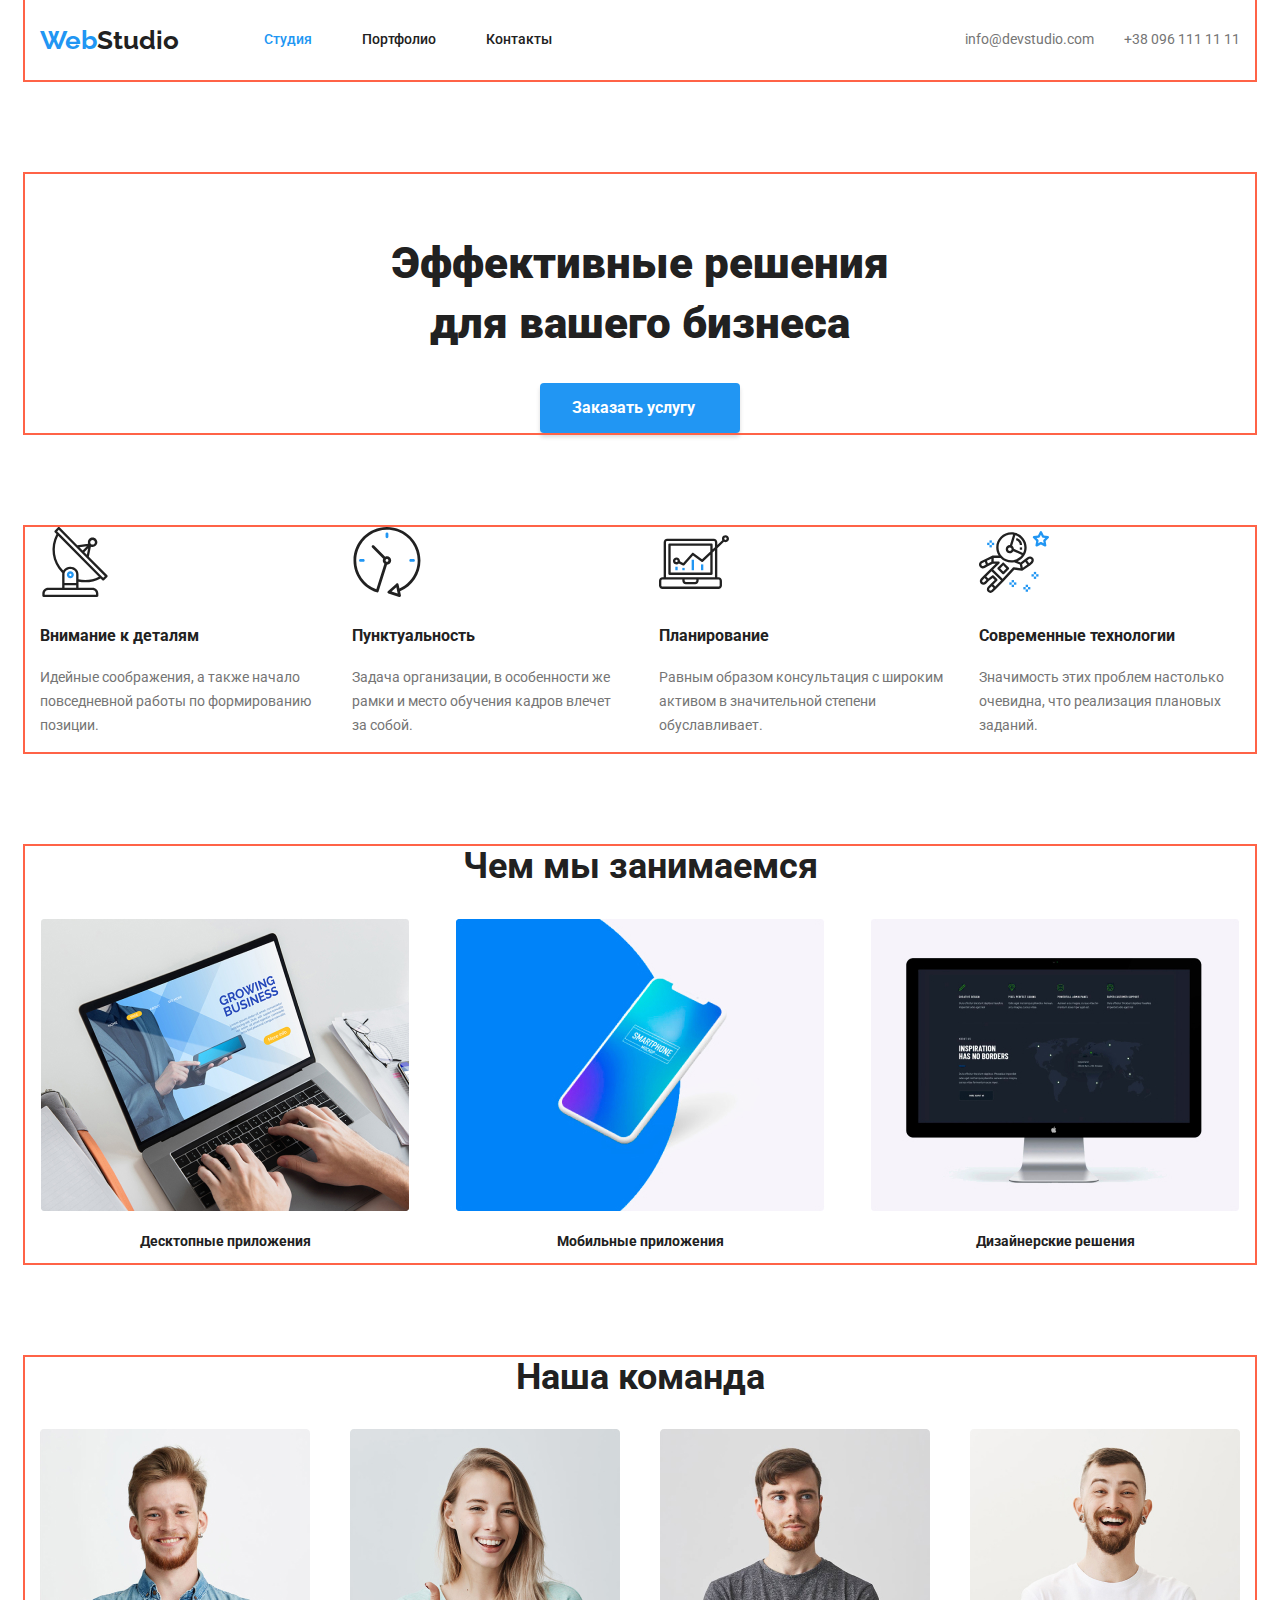
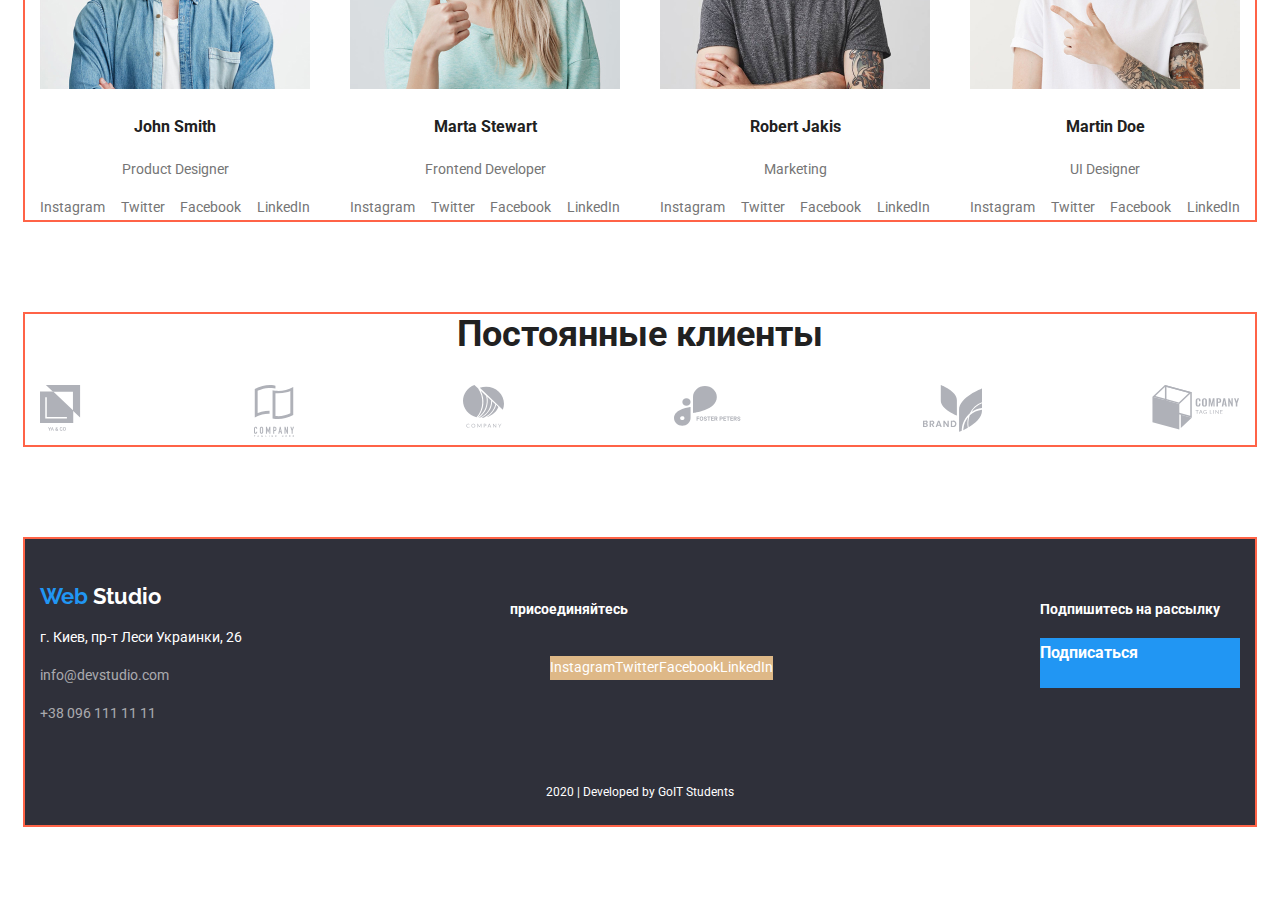
==== index.html @ 8e78fecc "без готового футера та деталей портфоліо" ====
<!DOCTYPE html>
<html lang="ru">
  <head>
    <meta charset="UTF-8">
    <meta name="viewport" content="width=device-width, initial-scale=1.0">
    <title>Web studio</title>
    <link rel="stylesheet" href="css/normalise.css">
    <link rel="stylesheet" href="css/main.css">
    <link href="https://fonts.googleapis.com/css2?family=Raleway:wght@700&family=Roboto:wght@400;500;700&display=swap"
        rel="stylesheet">
</head>
  <body>
    <header>
        <nav class="container main-nav">
        <a class="logo" lang="en" href="/">
          <span class="first">Web</span> Studio</a>
          <ul class="site-nav list">
          <li class="item"><a class="link current" href="">Студия</a></li>
          <li class="item"><a class="link" href="./profile.html">Портфолио</a></li>
          <li class="item"><a class="link" href="">Контакты</a></li>
        </ul>
        <ul class="list nav-contact">
          <li class="item">
            <a class="link mail" href="mailto:info@devstudio.com">info@devstudio.com</a>
          </li>
          <li class="item">
            <a class="link tel" href="tel:+380961111111">+38 096 111 11 11</a>
          </li>
        </ul>
        </nav>
    </header>
    <main>
      <!--Hero-->
      <section class="container">
        <h1 class="hero-title">
          <br>Эффективные решения<br/>
          для вашего бизнеса
        </h1>
        <a class="button primary" href="">Заказать услугу</a>
      </section>
      <!--Преимущества-->
      <section class="container">
        <h2 class="feature-title">Преимущества</h2>
        <ul class="feature-list list">
          <li class="item">
            <img src="./images/antenna-1.svg" alt="антена" />
            <h3 class="title third">Внимание к деталям</h3>
            <p>
              Идейные соображения, а также начало повседневной работы по
              формированию позиции.
            </p>
          </li>
          <li class="item">
            <img src="./images/clock-1.svg" alt="часы" />
            <h3 class="title third">Пунктуальность</h3>
            <p>
              Задача организации, в особенности же рамки и место обучения кадров
              влечет за собой.
            </p>
          </li>
          <li class="item">
            <img src="./images/diagram-1.svg" alt="диаграмма" />
            <h3 class="title third">Планирование</h3>
            <p>
              Равным образом консультация с широким активом в значительной
              степени обуславливает.
            </p>
          </li>
          <li class="item">
            <img src="./images/astronaut-1.svg" alt="астронавт" />
            <h3 class="title third">Современные технологии</h3>
            <p>
              Значимость этих проблем настолько очевидна, что реализация
              плановых заданий.
            </p>
          </li>
        </ul>
      </section>
      <!--Чем мы занимаемся-->
      <section class="container">
        <h2 class="title second">Чем мы занимаемся</h2>
        <ul class="work-list list">
          <li>
            <a class="link" href="">
              <img
                src="./images/laptop.jpg"
                alt="ноутбук"
                width="370"
                height="294"/>
              <h3 class="title third center">Десктопные приложения</h3>
            </a>
          </li>
          <li>
            <a class="link" href="">
              <img
                src="./images/phone.jpg"
                alt="телефон"
                width="370"
                height="294"/>
              <h3 class="title third center">Мобильные приложения</h3>
            </a>
          </li>
          <li>
            <a class="link" href="">
              <img
                src="./images/screem.jpg"
                alt="монитор"
                width="370"
                height="294"/>
              <h3 class="title third center">Дизайнерские решения</h3>
            </a>
          </li>
        </ul>
      </section>
      <!--Наша команда-->
      <section class="container">
        <h2 class="title second">Наша команда</h2>
        <ul class="team-list list" lang="en">
          <li class="item">
            <img
              src="./images/John-Smith.jpg"
              alt="John Smith"
              width="270"
              height="260"/>
            <h3 class="title third center">John Smith</h3>
            <p class="center">Product Designer</p>
            <ul class="social-list list">
              <li>
                <a class="social-link" href="" aria-label="Ссылка на Instagram">Instagram</a>
              </li>
              <li>
                <a class="social-link" href="" aria-label="Ссылка на Twitter">Twitter</a>
              </li>
              <li>
                <a class="social-link" href="" aria-label="Ссылка на Facebook">Facebook</a>
              </li>
              <li>
                <a class="social-link" href="" aria-label="Ссылка на LinkedIn">LinkedIn</a>
              </li>
            </ul>
          </li>
          <li class="item">
            <img
              src="./images/Marta-Stewart.jpg"
              alt="Marta Stewart"
              width="270"
              height="260"/>
            <h3 class="title third center">Marta Stewart</h3>
            <p class="center">Frontend Developer</p>
            <ul class="social-list list">
              <li>
                <a class="social-link" href="" aria-label="Ссылка на Instagram"
                  >Instagram</a>
              </li>
              <li>
                <a class="social-link" href="" aria-label="Ссылка на Twitter"
                  >Twitter</a>
              </li>
              <li>
                <a class="social-link" href="" aria-label="Ссылка на Facebook">Facebook</a>
              </li>
              <li>
                <a class="social-link" href="" aria-label="Ссылка на LinkedIn">LinkedIn</a>
              </li>
            </ul>
          </li>
          <li class="item">
            <img
              src="./images/Robert-Jakis.jpg"
              alt="Robert Jakis"
              width="270"
              height="260"/>
            <h3 class="title third center">Robert Jakis</h3>
            <p class="center">Marketing</p>
            <ul class="social-list list">
              <li>
                <a class="social-link" href="" aria-label="Ссылка на Instagram">Instagram</a>
              </li>
              <li>
                <a class="social-link" href="" aria-label="Ссылка на Twitter">Twitter</a>
              </li>
              <li>
                <a class="social-link" href="" aria-label="Ссылка на Facebook">Facebook</a>
              </li>
              <li>
                <a class="social-link" href="" aria-label="Ссылка на LinkedIn">LinkedIn</a>
              </li>
            </ul>
          </li>
          <li class="item">
            <img
              src="./images/Martin-Doe.jpg"
              alt="Martin Doe"
              width="270"
              height="260"/>
            <h3 class="title third center">Martin Doe</h3>
            <p class="center">UI Designer</p>
            <ul class="social-list list">
              <li>
                <a class="social-link" href="" aria-label="Ссылка на Instagram">Instagram</a>
              </li>
              <li>
                <a class="social-link" href="" aria-label="Ссылка на Twitter">Twitter</a>
              </li>
              <li>
                <a class="social-link" href="" aria-label="Ссылка на Facebook">Facebook</a>
              </li>
              <li>
                <a class="social-link" href="" aria-label="Ссылка на LinkedIn">LinkedIn</a>
              </li>
            </ul>
          </li>
        </ul>
      </section>
      <section class="container">
        <h2 class="title second center">Постоянные клиенты</h2>
        <ul class="client-list list">
          <li>
            <a href="">
              <img
                src="./images/logo-1.svg"
                alt="Client 1"
                width="44"
                height="49"/>
          </a>
          </li>
          <li>
            <a href="">
              <img
                src="./images/logo-2.svg"
                alt="Client 2"
                width="40"
                height="52"/>
          </a>
          </li>
          <li>
            <a href="">
              <img
                src="./images/logo-3.svg"
                alt="Client 3"
                width="41"
                height="43"/>
              </a>
          </li>
          <li>
            <a href="">
              <img
                src="./images/logo-4.svg"
                alt="Client 4"
                width="80"
                height="42"/>
              </a>
          </li>
          <li>
            <a href="">
              <img
                src="./images/logo-5.svg"
                alt="Client 5"
                width="59"
                height="47"/>
              </a>
          </li>
          <li>
            <a href="">
              <img
                src="./images/logo-6.svg"
                alt="Client 6"
                width="88"
                height="45"/>
              </a>
          </li>
        </ul>
      </section>
    </main>
    <footer class="page-footer container">
      <div class="footer-box"> 
      <div class="item">
        <a class="logo-footer" lang="en" href="/">
          <span class="first">Web</span> Studio</a>
        <address class="address-footer">
          <p>г. Киев, пр-т Леси Украинки, 26</p>
          <p><a class="link contact-footer" href="mailto:info@devstudio.com">info@devstudio.com</a></p>
          <p><a class="link contact-footer" href="tel:+380961111111">+38 096 111 11 11</a></p>
        </address>
      </div>
      <div class="item">
        <p><strong>присоединяйтесь</strong></p>
        <ul class="footer-social link">
          <li class="item"><a href="" aria-label="Ссылка на Instagram">Instagram</a></li>
          <li class="item"><a href="" aria-label="Ссылка на Twitter">Twitter</a></li>
          <li class="item"><a href="" aria-label="Ссылка на Facebook">Facebook</a></li>
          <li class="item"><a href="" aria-label="Ссылка на LinkedIn">LinkedIn</a></li>
        </ul>
      </div>
      <div class="item">
        <p><strong>Подпишитесь на рассылку</strong></p>
        <p class="button secondary">Подписаться</p>
      </div>
    </div>
      <div class="footer-copyright center">
        <p class="copyright">2020 | Developed by GoIT Students</p>
      </div>
    </footer>
  </body>
</html>
---- css/normalise.css ----
/*! normalize.css v8.0.1 | MIT License | github.com/necolas/normalize.css */

/* Document
   ========================================================================== */

/**
 * 1. Correct the line height in all browsers.
 * 2. Prevent adjustments of font size after orientation changes in iOS.
 */

 html {
    line-height: 1.15; /* 1 */
    -webkit-text-size-adjust: 100%; /* 2 */
  }
  
  /* Sections
     ========================================================================== */
  
  /**
   * Remove the margin in all browsers.
   */
  
  body {
    margin: 0;
  }
  
  /**
   * Render the `main` element consistently in IE.
   */
  
  main {
    display: block;
  }
  
  /**
   * Correct the font size and margin on `h1` elements within `section` and
   * `article` contexts in Chrome, Firefox, and Safari.
   */
  
  h1 {
    font-size: 2em;
    margin: 0.67em 0;
  }
  
  /* Grouping content
     ========================================================================== */
  
  /**
   * 1. Add the correct box sizing in Firefox.
   * 2. Show the overflow in Edge and IE.
   */
  
  hr {
    box-sizing: content-box; /* 1 */
    height: 0; /* 1 */
    overflow: visible; /* 2 */
  }
  
  /**
   * 1. Correct the inheritance and scaling of font size in all browsers.
   * 2. Correct the odd `em` font sizing in all browsers.
   */
  
  pre {
    font-family: monospace, monospace; /* 1 */
    font-size: 1em; /* 2 */
  }
  
  /* Text-level semantics
     ========================================================================== */
  
  /**
   * Remove the gray background on active links in IE 10.
   */
  
  a {
    background-color: transparent;
  }
  
  /**
   * 1. Remove the bottom border in Chrome 57-
   * 2. Add the correct text decoration in Chrome, Edge, IE, Opera, and Safari.
   */
  
  abbr[title] {
    border-bottom: none; /* 1 */
    text-decoration: underline; /* 2 */
    text-decoration: underline dotted; /* 2 */
  }
  
  /**
   * Add the correct font weight in Chrome, Edge, and Safari.
   */
  
  b,
  strong {
    font-weight: bolder;
  }
  
  /**
   * 1. Correct the inheritance and scaling of font size in all browsers.
   * 2. Correct the odd `em` font sizing in all browsers.
   */
  
  code,
  kbd,
  samp {
    font-family: monospace, monospace; /* 1 */
    font-size: 1em; /* 2 */
  }
  
  /**
   * Add the correct font size in all browsers.
   */
  
  small {
    font-size: 80%;
  }
  
  /**
   * Prevent `sub` and `sup` elements from affecting the line height in
   * all browsers.
   */
  
  sub,
  sup {
    font-size: 75%;
    line-height: 0;
    position: relative;
    vertical-align: baseline;
  }
  
  sub {
    bottom: -0.25em;
  }
  
  sup {
    top: -0.5em;
  }
  
  /* Embedded content
     ========================================================================== */
  
  /**
   * Remove the border on images inside links in IE 10.
   */
  
  img {
    border-style: none;
  }
  
  /* Forms
     ========================================================================== */
  
  /**
   * 1. Change the font styles in all browsers.
   * 2. Remove the margin in Firefox and Safari.
   */
  
  button,
  input,
  optgroup,
  select,
  textarea {
    font-family: inherit; /* 1 */
    font-size: 100%; /* 1 */
    line-height: 1.15; /* 1 */
    margin: 0; /* 2 */
  }
  
  /**
   * Show the overflow in IE.
   * 1. Show the overflow in Edge.
   */
  
  button,
  input { /* 1 */
    overflow: visible;
  }
  
  /**
   * Remove the inheritance of text transform in Edge, Firefox, and IE.
   * 1. Remove the inheritance of text transform in Firefox.
   */
  
  button,
  select { /* 1 */
    text-transform: none;
  }
  
  /**
   * Correct the inability to style clickable types in iOS and Safari.
   */
  
  button,
  [type="button"],
  [type="reset"],
  [type="submit"] {
    -webkit-appearance: button;
  }
  
  /**
   * Remove the inner border and padding in Firefox.
   */
  
  button::-moz-focus-inner,
  [type="button"]::-moz-focus-inner,
  [type="reset"]::-moz-focus-inner,
  [type="submit"]::-moz-focus-inner {
    border-style: none;
    padding: 0;
  }
  
  /**
   * Restore the focus styles unset by the previous rule.
   */
  
  button:-moz-focusring,
  [type="button"]:-moz-focusring,
  [type="reset"]:-moz-focusring,
  [type="submit"]:-moz-focusring {
    outline: 1px dotted ButtonText;
  }
  
  /**
   * Correct the padding in Firefox.
   */
  
  fieldset {
    padding: 0.35em 0.75em 0.625em;
  }
  
  /**
   * 1. Correct the text wrapping in Edge and IE.
   * 2. Correct the color inheritance from `fieldset` elements in IE.
   * 3. Remove the padding so developers are not caught out when they zero out
   *    `fieldset` elements in all browsers.
   */
  
  legend {
    box-sizing: border-box; /* 1 */
    color: inherit; /* 2 */
    display: table; /* 1 */
    max-width: 100%; /* 1 */
    padding: 0; /* 3 */
    white-space: normal; /* 1 */
  }
  
  /**
   * Add the correct vertical alignment in Chrome, Firefox, and Opera.
   */
  
  progress {
    vertical-align: baseline;
  }
  
  /**
   * Remove the default vertical scrollbar in IE 10+.
   */
  
  textarea {
    overflow: auto;
  }
  
  /**
   * 1. Add the correct box sizing in IE 10.
   * 2. Remove the padding in IE 10.
   */
  
  [type="checkbox"],
  [type="radio"] {
    box-sizing: border-box; /* 1 */
    padding: 0; /* 2 */
  }
  
  /**
   * Correct the cursor style of increment and decrement buttons in Chrome.
   */
  
  [type="number"]::-webkit-inner-spin-button,
  [type="number"]::-webkit-outer-spin-button {
    height: auto;
  }
  
  /**
   * 1. Correct the odd appearance in Chrome and Safari.
   * 2. Correct the outline style in Safari.
   */
  
  [type="search"] {
    -webkit-appearance: textfield; /* 1 */
    outline-offset: -2px; /* 2 */
  }
  
  /**
   * Remove the inner padding in Chrome and Safari on macOS.
   */
  
  [type="search"]::-webkit-search-decoration {
    -webkit-appearance: none;
  }
  
  /**
   * 1. Correct the inability to style clickable types in iOS and Safari.
   * 2. Change font properties to `inherit` in Safari.
   */
  
  ::-webkit-file-upload-button {
    -webkit-appearance: button; /* 1 */
    font: inherit; /* 2 */
  }
  
  /* Interactive
     ========================================================================== */
  
  /*
   * Add the correct display in Edge, IE 10+, and Firefox.
   */
  
  details {
    display: block;
  }
  
  /*
   * Add the correct display in all browsers.
   */
  
  summary {
    display: list-item;
  }
  
  /* Misc
     ========================================================================== */
  
  /**
   * Add the correct display in IE 10+.
   */
  
  template {
    display: none;
  }
  
  /**
   * Add the correct display in IE 10.
   */
  
  [hidden] {
    display: none;
  }
---- css/main.css ----
html {
    box-sizing: border-box;
  }
  
  *,
  *::before,
  *::after {
    box-sizing: inherit;
  }
  
:root {
    --accent-color: #2196F3;
    --title-color: #212121;
    --primary-text-color: #757575;
    --footer-color: #000000;
    --primary-white-color: #FFFFFF;
    --footer-black-color: #2F303A;
    --accent-background-color: #F5F4FA
}


body{
    margin:0;
    background-color: var(--primary-white-color);
    color: var(--primary-text-color);

    font-family: Roboto; sans-serif;
    font-style: normal;
    font-weight: normal;
    font-size: 14px;
    line-height: 1.71;
}
.container {
    width: 1230px;
    padding-left: 15px;
    padding-right: 15px;
    margin-left: auto;
    margin-right: auto;
    margin-bottom: 94px;

    outline: 2px solid tomato;
    }

.center{
    text-align: center;
}
  
/* button */
.button{
 background-color: var(--accent-color);  
 color: var(--primary-white-color); 
 text-decoration: none;

 font-weight: bold;
 font-size: 16px;
 line-height: 1.88;

 width: 200px;
 height: 50px; 
}

.list {
    list-style: none;
    padding: 0;
    margin: 0;
}

.link{
    text-decoration: none;    
    }

.title{
    color: var(--title-color);
    font-style: normal;
    font-weight: bold;
}
   
.link .title.third{
    font-weight: bold;
    font-size: 14px;
    line-height: 1.14;
}

        /* site-nav */
.container.main-nav{
        display: flex;
        align-items: center;
    }
.site-nav{
       font-weight: 500;
       font-size: 14px;
       line-height: 1.14;
       display: flex;  
       margin-left: 85px;
    }
.site-nav .item:not(:last-child){
       margin-right: 50px; 
    }
    .site-nav .link{
        display: block;
        padding-top: 32px;
        padding-bottom: 32px;
        color: var(--title-color);

        font-family: Roboto;
        font-style: normal;
        font-weight: 500;
        font-size: 14px;
        line-height: 1,14;
    }

    .site-nav .link:hover,
    .site-nav .link:focus{
        color: var(--accent-color);
    }
    .site-nav .link.current{
       color: var(--accent-color);
    }
     /* Logo */
     .logo{
        display: flex;

        color: var(--title-color);
        text-decoration: none;
    
        font-family: Raleway; sans-serif;
        font-style: normal;
        font-weight: bold;
        font-size: 26px;
        line-height: 1.19;
    } 
       .first{
        color: var(--accent-color)}

    /* Контакты */
    .list.nav-contact{
        display: flex;
        margin-left: auto;
    }
    .nav-contact .item:not(:last-child){
        margin-right: 30px; 
     }
    .mail{
        color: var(--primary-text-color);
    }
    .tel{
        color: var(--primary-text-color);
    }
    .mail:hover, 
    .mail:focus{
        color: var(--accent-color);
    }
    .tel:hover, 
    .tel:focus{
        color: var(--accent-color);
    }
     
/* Hero */

.hero-title{
    color: var(--title-color);

    font-weight: 900;
    font-size: 44px;
    line-height: 1.36;
    text-align: center;
}
.button.primary{
    display: block;
    margin-left: auto;
    margin-right: auto;
    padding: 10px 32px;
    box-shadow: 0px 4px 4px rgba(0, 0, 0, 0.15);
    border-radius: 4px;
    margin-top: 30px;
}
/* Преимущества */
.feature-list.list{
display: flex;
}
.feature-list .item:not(:last-child){
    margin-right: 30px; 
 }
.feature-title{
    display: none;
}
/* Чем мы занимаемся */
.title.second{
    font-size: 36px;
    line-height: 1.16;
    text-align: center;
}
.work-list.list{
    display: flex;
    justify-content: space-between;
}

/* Наша команда */
.social-link{
    color: var(--primary-text-color);  
    text-decoration: none;
}
.social-link:hover, 
.social-link:focus{
    color: var(--accent-color);
}
.title.second{
    text-align: center;
}
.team-list.list{
    display: flex;
    justify-content: space-between;
}
.team-list.item:not(:last-child){
    margin-right: 30px;
}

.social-list.list{
    display: flex;
    justify-content: space-between;
}

/*Постоянные клиенты*/
.client-list.list{
    display: flex;
    justify-content: space-between;
}
   /*Footer*/  
.page-footer.container{
    color: var(--primary-white-color);
    background-color: var(--footer-black-color);

    font-family: Roboto; sans-serif;
    font-style: normal;
    font-weight: normal;
    font-size: 14px;
    line-height: 1.71;
}

.footer-box{
    display: flex;
    justify-content: space-between;
    padding-top: 45px;
}
.logo-footer{
    color: var(--primary-white-color);
    font-family: Raleway; sans-serif;
    font-style: normal;
    font-weight: bold;
    font-size: 22px;
    line-height: 1.18;
    text-decoration: none;
}
.logo-footer .first{
 color: var(--accent-color);   
}
.address-footer{
    font-style: normal;
}
.contact-footer{
    color: rgba(255, 255, 255, 0.6);
}
.contact-footer:hover, 
.contact-footer:focus{
        color: var(--accent-color);
    }
.footer-social.link{
    display: flex;  
    list-style: none;
    padding-top: 20px;
    padding-bottom: 74px;
}
.footer-social.link:not(:last-child){
    margin-right: 10px;
}
.footer-social .item{
    background-color: burlywood;
}
.footer-social.link a{
    color: var(--primary-white-color);
    text-decoration: none;
    padding: 0px;
    display: block;
}
.footer-social.link a:hover, .footer-social.link a:hover{
    color: var(--accent-color);
}
.footer-copyright{
    align-self: flex-end;
}
.copyright{
    font-size: 12px;
    line-height: 2;
    padding-bottom: 21px;
}

/* CSS Портфолио */

/* Фильтры */
.menu-nav{
    background-color: #F5F4FA;

    font-weight: 500;
    font-size: 16px;
    line-height: 1.63;
}
.menu-nav:hover, .menu-nav:focus{
    background-color: var(--accent-color);
    color: var(--primary-white-color);
}
.filter-list.container{
    display: flex;
    justify-content: center;
    margin-top: 100px;
    margin-bottom: 50px;
    list-style: none;
    
}
.filter-list .item:not(:last-child){
margin-right: 8px;
}

.title-profile{
    display: none;
}
/* Проекты */
.project-list.container{
    display: flex;
    flex-wrap: wrap;
    margin-bottom: 94px;
    list-style: none;
   
}
.project-list .item{
    width: calc((100% - 60px) / 3);
}
.project-title{
    color: var(--title-color);
    font-weight: bold;
    font-size: 18px;
    line-height: 2;
    background-color: crimson;
}
.text-menu{
    color: var(--primary-text-color);
    font-weight: normal;
    font-size: 16px;
    line-height: 1.88;  
    background-color: blue; 
}
.project-text{ 
    color: var(--primary-text-color);  
    font-size: 18px;
    line-height: 1.56;
    display: none;
}
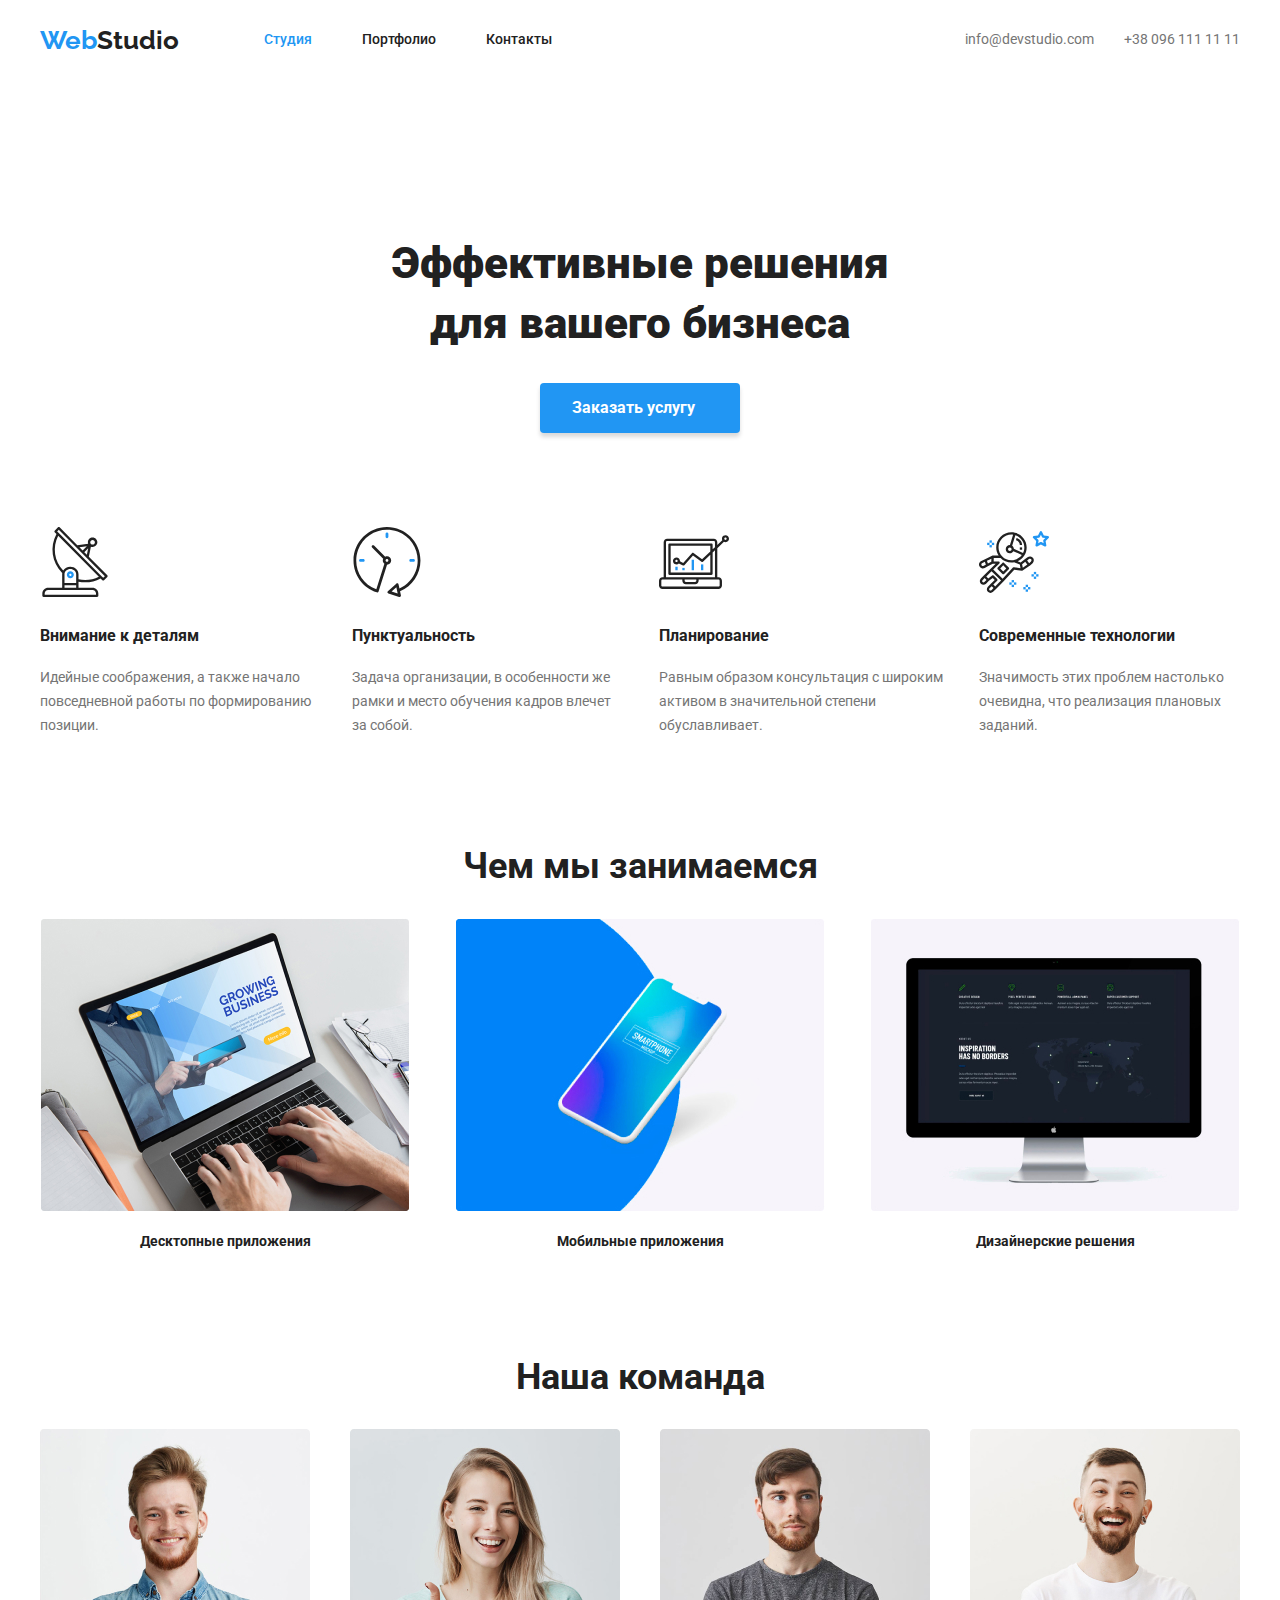
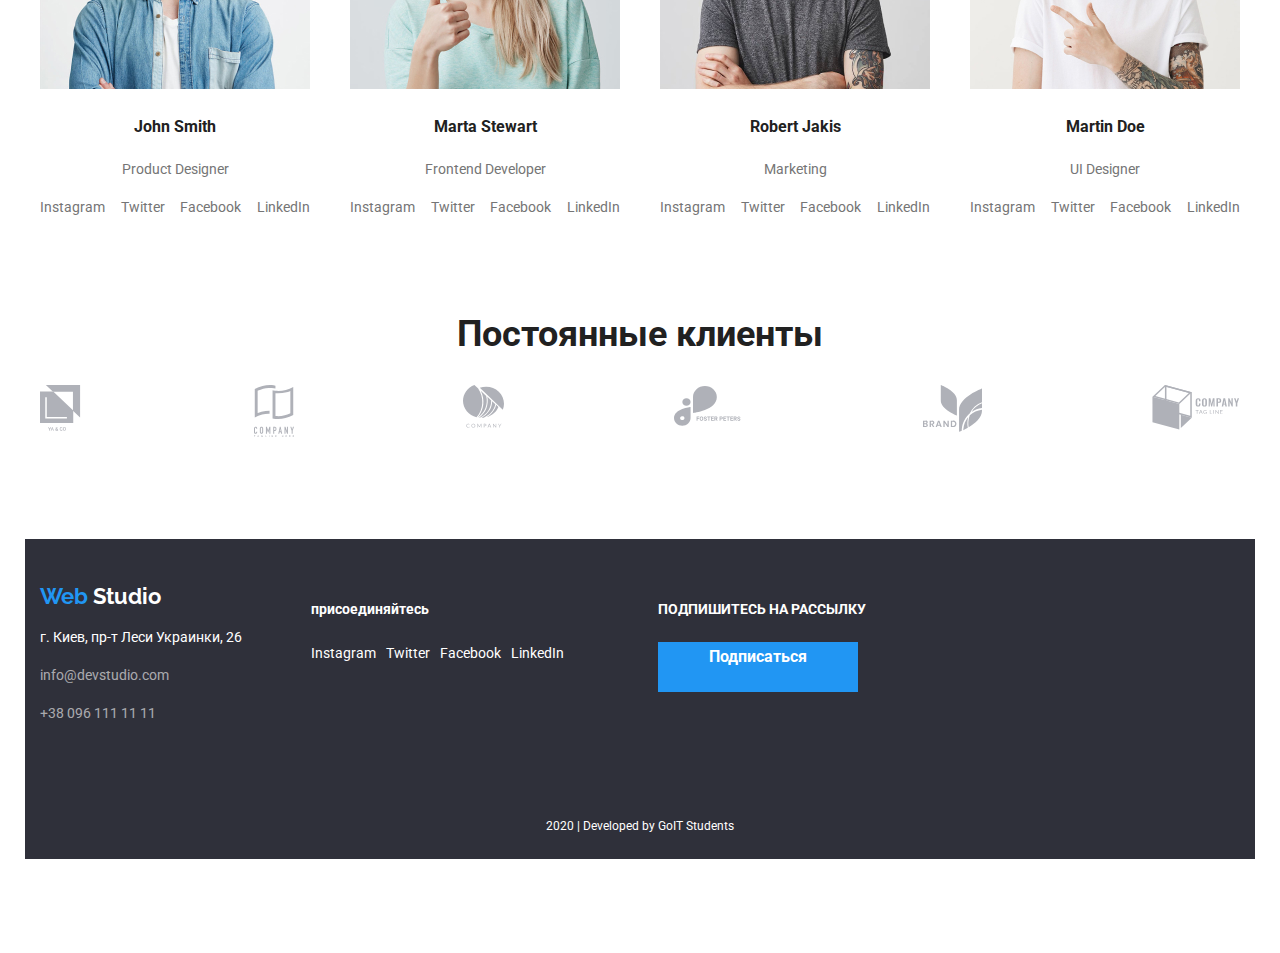
==== commit d42d698f: "box-позиціювання завершене" ====
--- a/index.html
+++ b/index.html
@@ -293,7 +293,7 @@
         </ul>
       </div>
       <div class="item">
-        <p><strong>Подпишитесь на рассылку</strong></p>
+        <p class="footer-title" ><strong>ПOДПИШИТЕСЬ НА РАССЫЛКУ</strong></p>
         <p class="button secondary">Подписаться</p>
       </div>
     </div>
--- a/css/main.css
+++ b/css/main.css
@@ -24,7 +24,7 @@
     background-color: var(--primary-white-color);
     color: var(--primary-text-color);
 
-    font-family: Roboto; sans-serif;
+    font-family: Roboto, sans-serif;
     font-style: normal;
     font-weight: normal;
     font-size: 14px;
@@ -37,8 +37,6 @@
     margin-left: auto;
     margin-right: auto;
     margin-bottom: 94px;
-
-    outline: 2px solid tomato;
     }
 
 .center{
@@ -123,7 +121,7 @@
         color: var(--title-color);
         text-decoration: none;
     
-        font-family: Raleway; sans-serif;
+        font-family: Raleway, sans-serif;
         font-style: normal;
         font-weight: bold;
         font-size: 26px;
@@ -230,7 +228,7 @@
     color: var(--primary-white-color);
     background-color: var(--footer-black-color);
 
-    font-family: Roboto; sans-serif;
+    font-family: Roboto, sans-serif;
     font-style: normal;
     font-weight: normal;
     font-size: 14px;
@@ -239,12 +237,11 @@
 
 .footer-box{
     display: flex;
-    justify-content: space-between;
     padding-top: 45px;
 }
 .logo-footer{
     color: var(--primary-white-color);
-    font-family: Raleway; sans-serif;
+    font-family: Raleway, sans-serif;
     font-style: normal;
     font-weight: bold;
     font-size: 22px;
@@ -264,27 +261,43 @@
 .contact-footer:focus{
         color: var(--accent-color);
     }
+.footer-box  .item:nth-child(1){
+    margin-right: 69px;
+}
+.footer-box  .item:nth-child(2){
+    margin-right: 94px;
+    margin-left: 0;
+}
 .footer-social.link{
     display: flex;  
     list-style: none;
-    padding-top: 20px;
-    padding-bottom: 74px;
-}
-.footer-social.link:not(:last-child){
+    margin-top: 20px;
+    margin-bottom: 74px;
+    padding: 0;
+}
+.footer-social.link .item:not(:last-child){
     margin-right: 10px;
 }
-.footer-social .item{
-    background-color: burlywood;
-}
+
 .footer-social.link a{
+    display: block;
     color: var(--primary-white-color);
     text-decoration: none;
     padding: 0px;
-    display: block;
-}
+    
+}
+
 .footer-social.link a:hover, .footer-social.link a:hover{
     color: var(--accent-color);
 }
+
+.button.secondary{
+    text-align: center;
+    margin-top: 20px;
+    margin-right: 216px;
+    margin-bottom: 110px;
+}
+
 .footer-copyright{
     align-self: flex-end;
 }
@@ -339,14 +352,12 @@
     font-weight: bold;
     font-size: 18px;
     line-height: 2;
-    background-color: crimson;
 }
 .text-menu{
     color: var(--primary-text-color);
     font-weight: normal;
     font-size: 16px;
     line-height: 1.88;  
-    background-color: blue; 
 }
 .project-text{ 
     color: var(--primary-text-color);  
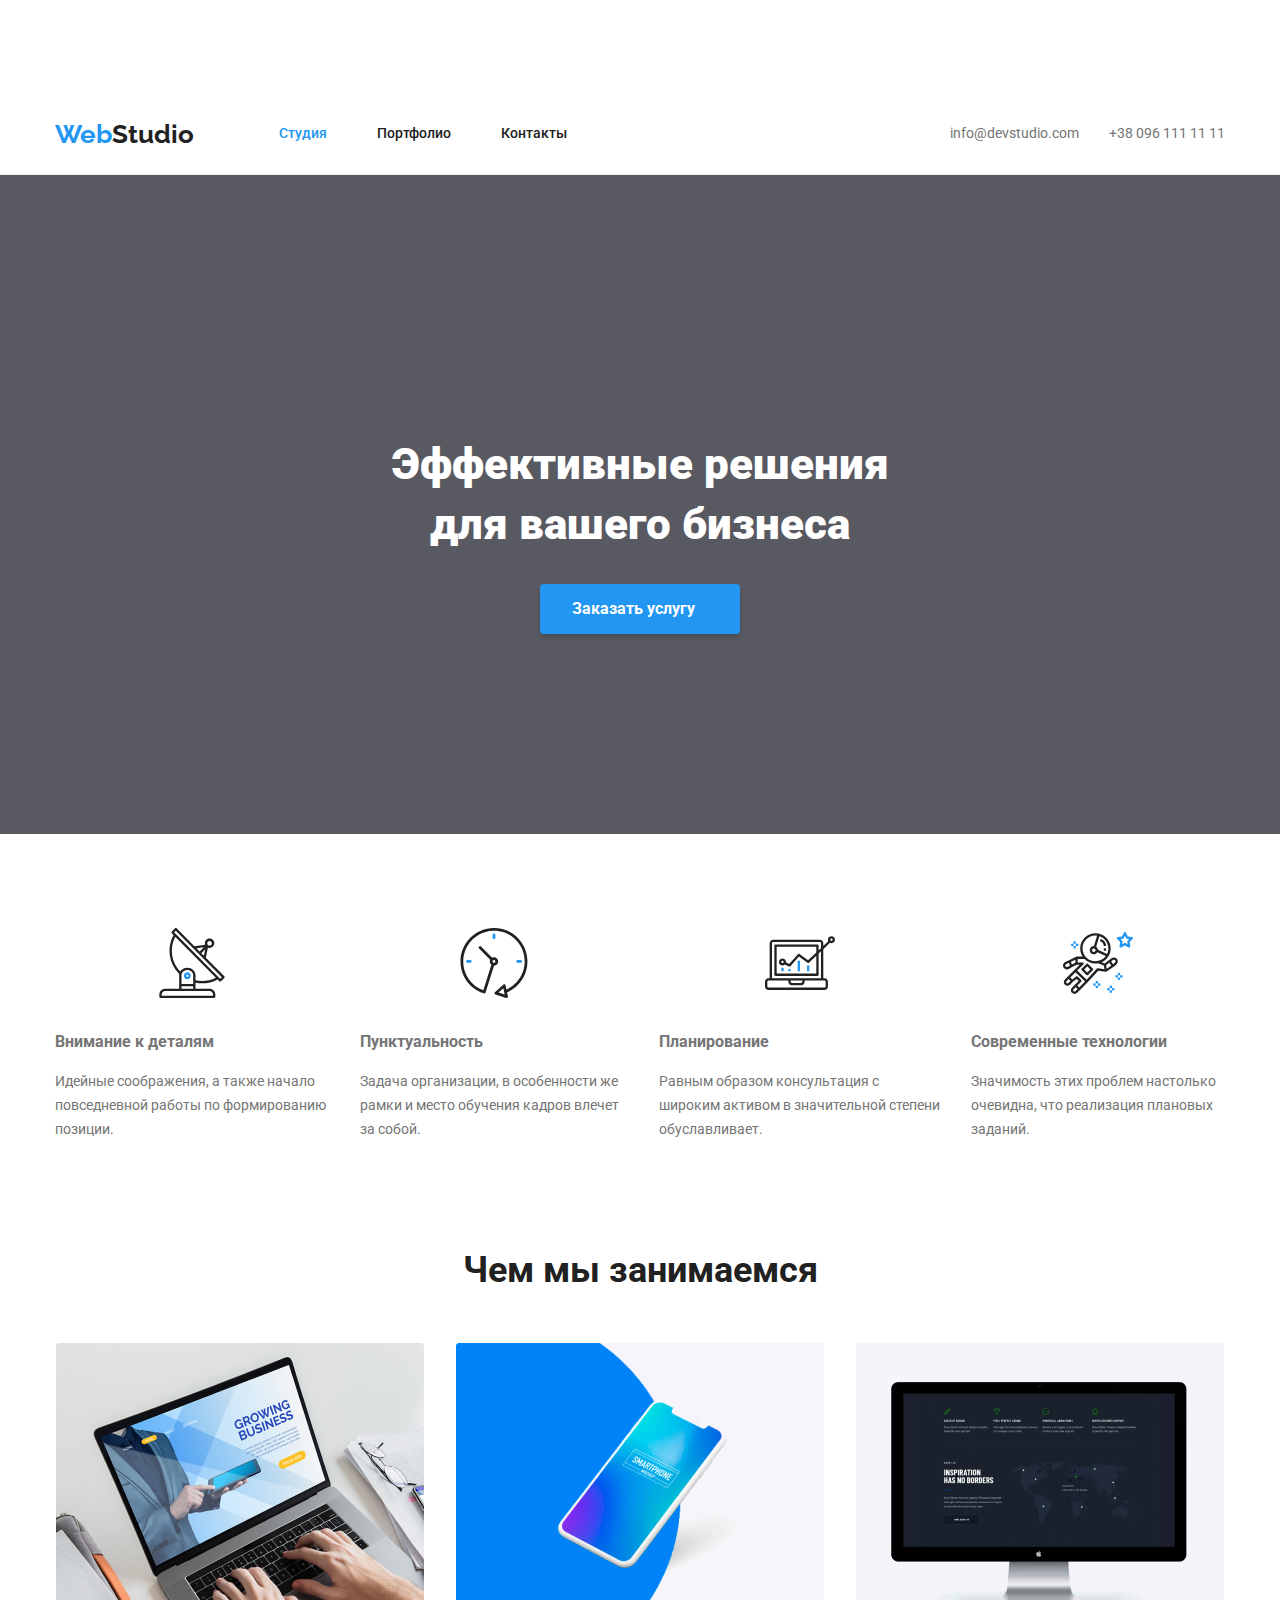
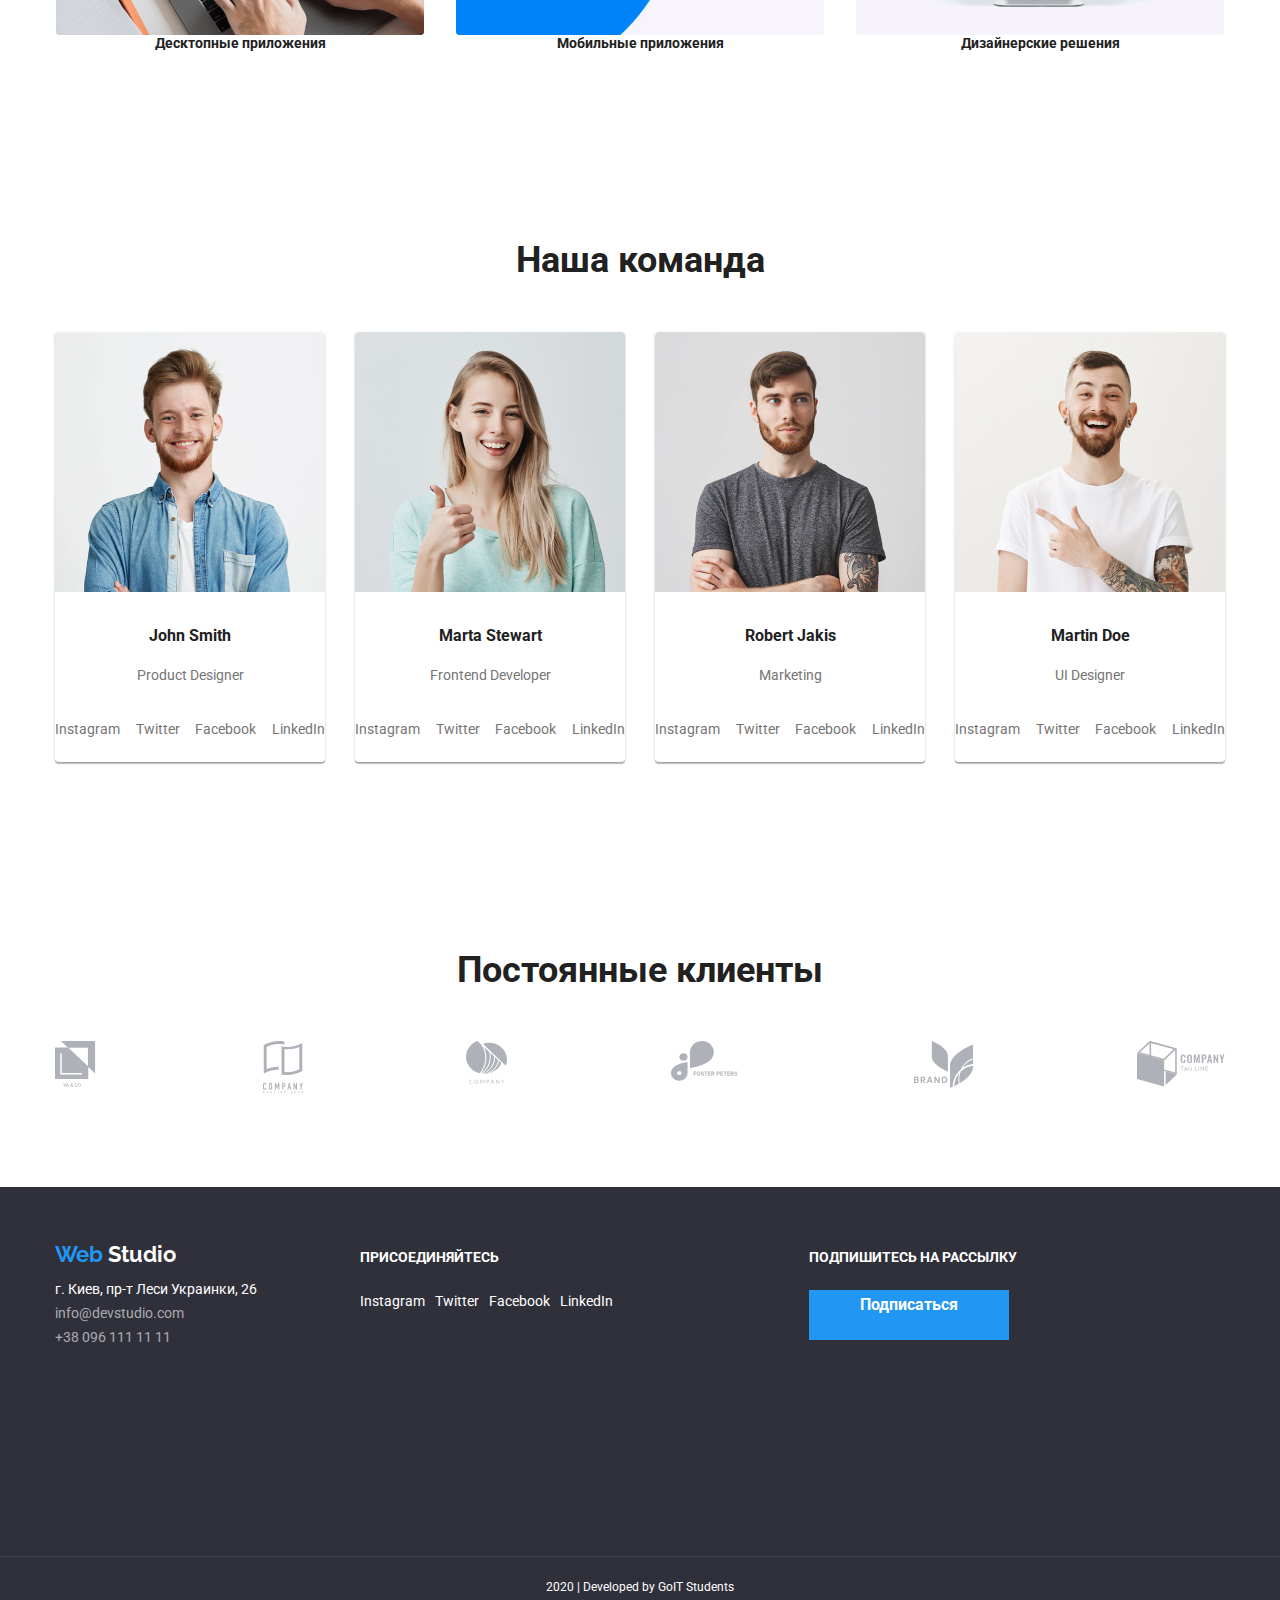
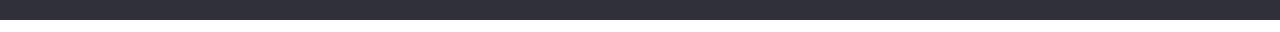
==== commit 1abfbf94: "виправила головну сторінку" ====
--- a/index.html
+++ b/index.html
@@ -1,39 +1,46 @@
 <!DOCTYPE html>
 <html lang="ru">
   <head>
-    <meta charset="UTF-8">
-    <meta name="viewport" content="width=device-width, initial-scale=1.0">
+    <meta charset="UTF-8" />
+    <meta name="viewport" content="width=device-width, initial-scale=1.0" />
     <title>Web studio</title>
-    <link rel="stylesheet" href="css/normalise.css">
-    <link rel="stylesheet" href="css/main.css">
-    <link href="https://fonts.googleapis.com/css2?family=Raleway:wght@700&family=Roboto:wght@400;500;700&display=swap"
-        rel="stylesheet">
-</head>
-  <body>
+    <link rel="stylesheet" href="css/normalise.css" />
+    <link rel="stylesheet" href="css/main.css" />
+    <link
+      href="https://fonts.googleapis.com/css2?family=Raleway:wght@700&family=Roboto:wght@400;500;700&display=swap"
+      rel="stylesheet"
+    />
+  </head>
+  <body class="body">
     <header>
-        <nav class="container main-nav">
+      <nav class="container main-nav">
         <a class="logo" lang="en" href="/">
-          <span class="first">Web</span> Studio</a>
-          <ul class="site-nav list">
+          <span class="first">Web</span> Studio</a
+        >
+        <ul class="site-nav list">
           <li class="item"><a class="link current" href="">Студия</a></li>
-          <li class="item"><a class="link" href="./profile.html">Портфолио</a></li>
+          <li class="item">
+            <a class="link" href="./profile.html">Портфолио</a>
+          </li>
           <li class="item"><a class="link" href="">Контакты</a></li>
         </ul>
         <ul class="list nav-contact">
           <li class="item">
-            <a class="link mail" href="mailto:info@devstudio.com">info@devstudio.com</a>
+            <a class="link mail" href="mailto:info@devstudio.com"
+              >info@devstudio.com</a
+            >
           </li>
           <li class="item">
             <a class="link tel" href="tel:+380961111111">+38 096 111 11 11</a>
           </li>
         </ul>
-        </nav>
+      </nav>
     </header>
     <main>
       <!--Hero-->
-      <section class="container">
+      <section class="hero-section">
         <h1 class="hero-title">
-          <br>Эффективные решения<br/>
+          <br />Эффективные решения<br />
           для вашего бизнеса
         </h1>
         <a class="button primary" href="">Заказать услугу</a>
@@ -44,7 +51,7 @@
         <ul class="feature-list list">
           <li class="item">
             <img src="./images/antenna-1.svg" alt="антена" />
-            <h3 class="title third">Внимание к деталям</h3>
+            <h3 class="feature-subtitle">Внимание к деталям</h3>
             <p>
               Идейные соображения, а также начало повседневной работы по
               формированию позиции.
@@ -52,7 +59,7 @@
           </li>
           <li class="item">
             <img src="./images/clock-1.svg" alt="часы" />
-            <h3 class="title third">Пунктуальность</h3>
+            <h3 class="feature-subtitle">Пунктуальность</h3>
             <p>
               Задача организации, в особенности же рамки и место обучения кадров
               влечет за собой.
@@ -60,7 +67,7 @@
           </li>
           <li class="item">
             <img src="./images/diagram-1.svg" alt="диаграмма" />
-            <h3 class="title third">Планирование</h3>
+            <h3 class="feature-subtitle">Планирование</h3>
             <p>
               Равным образом консультация с широким активом в значительной
               степени обуславливает.
@@ -68,7 +75,7 @@
           </li>
           <li class="item">
             <img src="./images/astronaut-1.svg" alt="астронавт" />
-            <h3 class="title third">Современные технологии</h3>
+            <h3 class="feature-subtitle">Современные технологии</h3>
             <p>
               Значимость этих проблем настолько очевидна, что реализация
               плановых заданий.
@@ -77,7 +84,7 @@
         </ul>
       </section>
       <!--Чем мы занимаемся-->
-      <section class="container">
+      <section class="work-section container">
         <h2 class="title second">Чем мы занимаемся</h2>
         <ul class="work-list list">
           <li>
@@ -86,7 +93,8 @@
                 src="./images/laptop.jpg"
                 alt="ноутбук"
                 width="370"
-                height="294"/>
+                height="294"
+              />
               <h3 class="title third center">Десктопные приложения</h3>
             </a>
           </li>
@@ -96,7 +104,8 @@
                 src="./images/phone.jpg"
                 alt="телефон"
                 width="370"
-                height="294"/>
+                height="294"
+              />
               <h3 class="title third center">Мобильные приложения</h3>
             </a>
           </li>
@@ -106,7 +115,8 @@
                 src="./images/screem.jpg"
                 alt="монитор"
                 width="370"
-                height="294"/>
+                height="294"
+              />
               <h3 class="title third center">Дизайнерские решения</h3>
             </a>
           </li>
@@ -116,97 +126,131 @@
       <section class="container">
         <h2 class="title second">Наша команда</h2>
         <ul class="team-list list" lang="en">
-          <li class="item">
+          <li class="cart-team item">
             <img
               src="./images/John-Smith.jpg"
               alt="John Smith"
               width="270"
-              height="260"/>
-            <h3 class="title third center">John Smith</h3>
+              height="260"
+            />
+            <h3 class="title name center">John Smith</h3>
             <p class="center">Product Designer</p>
             <ul class="social-list list">
               <li>
-                <a class="social-link" href="" aria-label="Ссылка на Instagram">Instagram</a>
-              </li>
-              <li>
-                <a class="social-link" href="" aria-label="Ссылка на Twitter">Twitter</a>
-              </li>
-              <li>
-                <a class="social-link" href="" aria-label="Ссылка на Facebook">Facebook</a>
-              </li>
-              <li>
-                <a class="social-link" href="" aria-label="Ссылка на LinkedIn">LinkedIn</a>
+                <a class="social-link" href="" aria-label="Ссылка на Instagram"
+                  >Instagram</a
+                >
+              </li>
+              <li>
+                <a class="social-link" href="" aria-label="Ссылка на Twitter"
+                  >Twitter</a
+                >
+              </li>
+              <li>
+                <a class="social-link" href="" aria-label="Ссылка на Facebook"
+                  >Facebook</a
+                >
+              </li>
+              <li>
+                <a class="social-link" href="" aria-label="Ссылка на LinkedIn"
+                  >LinkedIn</a
+                >
               </li>
             </ul>
           </li>
-          <li class="item">
+          <li class="cart-team item">
             <img
               src="./images/Marta-Stewart.jpg"
               alt="Marta Stewart"
               width="270"
-              height="260"/>
-            <h3 class="title third center">Marta Stewart</h3>
+              height="260"
+            />
+            <h3 class="title name center">Marta Stewart</h3>
             <p class="center">Frontend Developer</p>
             <ul class="social-list list">
               <li>
                 <a class="social-link" href="" aria-label="Ссылка на Instagram"
-                  >Instagram</a>
+                  >Instagram</a
+                >
               </li>
               <li>
                 <a class="social-link" href="" aria-label="Ссылка на Twitter"
-                  >Twitter</a>
-              </li>
-              <li>
-                <a class="social-link" href="" aria-label="Ссылка на Facebook">Facebook</a>
-              </li>
-              <li>
-                <a class="social-link" href="" aria-label="Ссылка на LinkedIn">LinkedIn</a>
+                  >Twitter</a
+                >
+              </li>
+              <li>
+                <a class="social-link" href="" aria-label="Ссылка на Facebook"
+                  >Facebook</a
+                >
+              </li>
+              <li>
+                <a class="social-link" href="" aria-label="Ссылка на LinkedIn"
+                  >LinkedIn</a
+                >
               </li>
             </ul>
           </li>
-          <li class="item">
+          <li class="cart-team item">
             <img
               src="./images/Robert-Jakis.jpg"
               alt="Robert Jakis"
               width="270"
-              height="260"/>
-            <h3 class="title third center">Robert Jakis</h3>
+              height="260"
+            />
+            <h3 class="title name center">Robert Jakis</h3>
             <p class="center">Marketing</p>
             <ul class="social-list list">
               <li>
-                <a class="social-link" href="" aria-label="Ссылка на Instagram">Instagram</a>
-              </li>
-              <li>
-                <a class="social-link" href="" aria-label="Ссылка на Twitter">Twitter</a>
-              </li>
-              <li>
-                <a class="social-link" href="" aria-label="Ссылка на Facebook">Facebook</a>
-              </li>
-              <li>
-                <a class="social-link" href="" aria-label="Ссылка на LinkedIn">LinkedIn</a>
+                <a class="social-link" href="" aria-label="Ссылка на Instagram"
+                  >Instagram</a
+                >
+              </li>
+              <li>
+                <a class="social-link" href="" aria-label="Ссылка на Twitter"
+                  >Twitter</a
+                >
+              </li>
+              <li>
+                <a class="social-link" href="" aria-label="Ссылка на Facebook"
+                  >Facebook</a
+                >
+              </li>
+              <li>
+                <a class="social-link" href="" aria-label="Ссылка на LinkedIn"
+                  >LinkedIn</a
+                >
               </li>
             </ul>
           </li>
-          <li class="item">
+          <li class="cart-team item">
             <img
               src="./images/Martin-Doe.jpg"
               alt="Martin Doe"
               width="270"
-              height="260"/>
-            <h3 class="title third center">Martin Doe</h3>
+              height="260"
+            />
+            <h3 class="title name center">Martin Doe</h3>
             <p class="center">UI Designer</p>
             <ul class="social-list list">
               <li>
-                <a class="social-link" href="" aria-label="Ссылка на Instagram">Instagram</a>
-              </li>
-              <li>
-                <a class="social-link" href="" aria-label="Ссылка на Twitter">Twitter</a>
-              </li>
-              <li>
-                <a class="social-link" href="" aria-label="Ссылка на Facebook">Facebook</a>
-              </li>
-              <li>
-                <a class="social-link" href="" aria-label="Ссылка на LinkedIn">LinkedIn</a>
+                <a class="social-link" href="" aria-label="Ссылка на Instagram"
+                  >Instagram</a
+                >
+              </li>
+              <li>
+                <a class="social-link" href="" aria-label="Ссылка на Twitter"
+                  >Twitter</a
+                >
+              </li>
+              <li>
+                <a class="social-link" href="" aria-label="Ссылка на Facebook"
+                  >Facebook</a
+                >
+              </li>
+              <li>
+                <a class="social-link" href="" aria-label="Ссылка на LinkedIn"
+                  >LinkedIn</a
+                >
               </li>
             </ul>
           </li>
@@ -221,8 +265,9 @@
                 src="./images/logo-1.svg"
                 alt="Client 1"
                 width="44"
-                height="49"/>
-          </a>
+                height="49"
+              />
+            </a>
           </li>
           <li>
             <a href="">
@@ -230,8 +275,9 @@
                 src="./images/logo-2.svg"
                 alt="Client 2"
                 width="40"
-                height="52"/>
-          </a>
+                height="52"
+              />
+            </a>
           </li>
           <li>
             <a href="">
@@ -239,8 +285,9 @@
                 src="./images/logo-3.svg"
                 alt="Client 3"
                 width="41"
-                height="43"/>
-              </a>
+                height="43"
+              />
+            </a>
           </li>
           <li>
             <a href="">
@@ -248,8 +295,9 @@
                 src="./images/logo-4.svg"
                 alt="Client 4"
                 width="80"
-                height="42"/>
-              </a>
+                height="42"
+              />
+            </a>
           </li>
           <li>
             <a href="">
@@ -257,8 +305,9 @@
                 src="./images/logo-5.svg"
                 alt="Client 5"
                 width="59"
-                height="47"/>
-              </a>
+                height="47"
+              />
+            </a>
           </li>
           <li>
             <a href="">
@@ -266,40 +315,52 @@
                 src="./images/logo-6.svg"
                 alt="Client 6"
                 width="88"
-                height="45"/>
-              </a>
+                height="45"
+              />
+            </a>
           </li>
         </ul>
       </section>
     </main>
-    <footer class="page-footer container">
-      <div class="footer-box"> 
-      <div class="item">
-        <a class="logo-footer" lang="en" href="/">
-          <span class="first">Web</span> Studio</a>
+    <footer class="page-footer">
+      <div class="footer-box container">
         <address class="address-footer">
-          <p>г. Киев, пр-т Леси Украинки, 26</p>
-          <p><a class="link contact-footer" href="mailto:info@devstudio.com">info@devstudio.com</a></p>
-          <p><a class="link contact-footer" href="tel:+380961111111">+38 096 111 11 11</a></p>
+          <a class="logo-footer" lang="en" href="/">
+            <span class="first">Web</span> Studio</a
+          >
+          г. Киев, пр-т Леси Украинки, 26
+          <a class="link contact-footer" href="mailto:info@devstudio.com"
+            >info@devstudio.com</a
+          >
+          <a class="link contact-footer" href="tel:+380961111111"
+            >+38 096 111 11 11</a
+          >
         </address>
+        <div class="item">
+          <p><b>ПРИСОЕДИНЯЙТЕСЬ</b></p>
+          <ul class="footer-social link">
+            <li class="item">
+              <a href="" aria-label="Ссылка на Instagram">Instagram</a>
+            </li>
+            <li class="item">
+              <a href="" aria-label="Ссылка на Twitter">Twitter</a>
+            </li>
+            <li class="item">
+              <a href="" aria-label="Ссылка на Facebook">Facebook</a>
+            </li>
+            <li class="item">
+              <a href="" aria-label="Ссылка на LinkedIn">LinkedIn</a>
+            </li>
+          </ul>
+        </div>
+        <div class="item">
+          <p class="footer-title"><b>ПOДПИШИТЕСЬ НА РАССЫЛКУ</b></p>
+          <p class="button secondary">Подписаться</p>
+        </div>
       </div>
-      <div class="item">
-        <p><strong>присоединяйтесь</strong></p>
-        <ul class="footer-social link">
-          <li class="item"><a href="" aria-label="Ссылка на Instagram">Instagram</a></li>
-          <li class="item"><a href="" aria-label="Ссылка на Twitter">Twitter</a></li>
-          <li class="item"><a href="" aria-label="Ссылка на Facebook">Facebook</a></li>
-          <li class="item"><a href="" aria-label="Ссылка на LinkedIn">LinkedIn</a></li>
-        </ul>
-      </div>
-      <div class="item">
-        <p class="footer-title" ><strong>ПOДПИШИТЕСЬ НА РАССЫЛКУ</strong></p>
-        <p class="button secondary">Подписаться</p>
-      </div>
-    </div>
-      <div class="footer-copyright center">
-        <p class="copyright">2020 | Developed by GoIT Students</p>
-      </div>
+      <!-- <div class="footer-copyright center"> -->
+      <p class="copyright center">2020 | Developed by GoIT Students</p>
+      <!-- </div> -->
     </footer>
   </body>
 </html>
--- a/css/main.css
+++ b/css/main.css
@@ -1,367 +1,416 @@
 html {
-    box-sizing: border-box;
-  }
-  
-  *,
-  *::before,
-  *::after {
-    box-sizing: inherit;
-  }
-  
+  box-sizing: border-box;
+}
+
+*,
+*::before,
+*::after {
+  box-sizing: inherit;
+}
+
 :root {
-    --accent-color: #2196F3;
-    --title-color: #212121;
-    --primary-text-color: #757575;
-    --footer-color: #000000;
-    --primary-white-color: #FFFFFF;
-    --footer-black-color: #2F303A;
-    --accent-background-color: #F5F4FA
-}
-
-
-body{
-    margin:0;
-    background-color: var(--primary-white-color);
-    color: var(--primary-text-color);
-
-    font-family: Roboto, sans-serif;
-    font-style: normal;
-    font-weight: normal;
-    font-size: 14px;
-    line-height: 1.71;
+  --accent-color: #2196f3;
+  --title-color: #212121;
+  --primary-text-color: #757575;
+  --footer-color: #000000;
+  --primary-white-color: #ffffff;
+  --footer-black-color: #2f303a;
+  --accent-background-color: #f5f4fa;
+}
+
+body {
+  margin: 0;
+  background-color: var(--primary-white-color);
+  color: var(--primary-text-color);
+
+  font-family: Roboto, sans-serif;
+  font-style: normal;
+  font-weight: normal;
+  font-size: 14px;
+  line-height: 1.71;
 }
 .container {
-    width: 1230px;
-    padding-left: 15px;
-    padding-right: 15px;
-    margin-left: auto;
-    margin-right: auto;
-    margin-bottom: 94px;
-    }
-
-.center{
-    text-align: center;
-}
-  
+  width: 1200px;
+  padding-left: 15px;
+  padding-right: 15px;
+  margin-left: auto;
+  margin-right: auto;
+  padding-bottom: 94px;
+  padding-top: 94px;
+}
+
+img {
+  display: block;
+  max-width: 100%;
+  height: auto;
+  margin-left: auto;
+  margin-right: auto;
+}
+
+.center {
+  text-align: center;
+}
+
 /* button */
-.button{
- background-color: var(--accent-color);  
- color: var(--primary-white-color); 
- text-decoration: none;
-
- font-weight: bold;
- font-size: 16px;
- line-height: 1.88;
-
- width: 200px;
- height: 50px; 
+.button {
+  background-color: var(--accent-color);
+  color: var(--primary-white-color);
+  text-decoration: none;
+
+  font-weight: bold;
+  font-size: 16px;
+  line-height: 1.88;
+
+  width: 200px;
+  height: 50px;
 }
 
 .list {
-    list-style: none;
-    padding: 0;
-    margin: 0;
-}
-
-.link{
-    text-decoration: none;    
-    }
-
-.title{
-    color: var(--title-color);
-    font-style: normal;
-    font-weight: bold;
-}
-   
-.link .title.third{
-    font-weight: bold;
-    font-size: 14px;
-    line-height: 1.14;
-}
-
-        /* site-nav */
-.container.main-nav{
-        display: flex;
-        align-items: center;
-    }
-.site-nav{
-       font-weight: 500;
-       font-size: 14px;
-       line-height: 1.14;
-       display: flex;  
-       margin-left: 85px;
-    }
-.site-nav .item:not(:last-child){
-       margin-right: 50px; 
-    }
-    .site-nav .link{
-        display: block;
-        padding-top: 32px;
-        padding-bottom: 32px;
-        color: var(--title-color);
-
-        font-family: Roboto;
-        font-style: normal;
-        font-weight: 500;
-        font-size: 14px;
-        line-height: 1,14;
-    }
-
-    .site-nav .link:hover,
-    .site-nav .link:focus{
-        color: var(--accent-color);
-    }
-    .site-nav .link.current{
-       color: var(--accent-color);
-    }
-     /* Logo */
-     .logo{
-        display: flex;
-
-        color: var(--title-color);
-        text-decoration: none;
-    
-        font-family: Raleway, sans-serif;
-        font-style: normal;
-        font-weight: bold;
-        font-size: 26px;
-        line-height: 1.19;
-    } 
-       .first{
-        color: var(--accent-color)}
-
-    /* Контакты */
-    .list.nav-contact{
-        display: flex;
-        margin-left: auto;
-    }
-    .nav-contact .item:not(:last-child){
-        margin-right: 30px; 
-     }
-    .mail{
-        color: var(--primary-text-color);
-    }
-    .tel{
-        color: var(--primary-text-color);
-    }
-    .mail:hover, 
-    .mail:focus{
-        color: var(--accent-color);
-    }
-    .tel:hover, 
-    .tel:focus{
-        color: var(--accent-color);
-    }
-     
+  list-style: none;
+  padding: 0;
+  margin: 0;
+}
+
+.link {
+  text-decoration: none;
+}
+
+.title {
+  color: var(--title-color);
+  font-style: normal;
+  font-weight: bold;
+  margin: 0;
+}
+
+.link .title.third {
+  font-weight: bold;
+  font-size: 14px;
+  line-height: 1.14;
+}
+
+/* site-nav */
+header {
+  border-bottom: 1px solid #ececec;
+}
+.container.main-nav {
+  display: flex;
+  align-items: center;
+  padding-bottom: 0px;
+}
+.site-nav {
+  font-weight: 500;
+  font-size: 14px;
+  line-height: 1.14;
+  display: flex;
+  margin-left: 85px;
+}
+.site-nav .item:not(:last-child) {
+  margin-right: 50px;
+}
+.site-nav .link {
+  display: block;
+  padding-top: 32px;
+  padding-bottom: 32px;
+  color: var(--title-color);
+
+  font-family: Roboto;
+  font-style: normal;
+  font-weight: 500;
+  font-size: 14px;
+  line-height: 1, 14;
+}
+
+.site-nav .link:hover,
+.site-nav .link:focus {
+  color: var(--accent-color);
+}
+.site-nav .link.current {
+  color: var(--accent-color);
+}
+/* Logo */
+.logo {
+  display: flex;
+
+  color: var(--title-color);
+  text-decoration: none;
+
+  font-family: Raleway, sans-serif;
+  font-style: normal;
+  font-weight: bold;
+  font-size: 26px;
+  line-height: 1.19;
+}
+.first {
+  color: var(--accent-color);
+}
+
+/* Контакты */
+.list.nav-contact {
+  display: flex;
+  margin-left: auto;
+}
+.nav-contact .item:not(:last-child) {
+  margin-right: 30px;
+}
+.mail {
+  color: var(--primary-text-color);
+}
+.tel {
+  color: var(--primary-text-color);
+}
+.mail:hover,
+.mail:focus {
+  color: var(--accent-color);
+}
+.tel:hover,
+.tel:focus {
+  color: var(--accent-color);
+}
+
 /* Hero */
-
-.hero-title{
-    color: var(--title-color);
-
-    font-weight: 900;
-    font-size: 44px;
-    line-height: 1.36;
-    text-align: center;
-}
-.button.primary{
-    display: block;
-    margin-left: auto;
-    margin-right: auto;
-    padding: 10px 32px;
-    box-shadow: 0px 4px 4px rgba(0, 0, 0, 0.15);
-    border-radius: 4px;
-    margin-top: 30px;
+.hero-section {
+  background: rgba(47, 48, 58, 0.8);
+  padding-top: 200px;
+  padding-bottom: 200px;
+}
+
+.hero-title {
+  color: var(--primary-white-color);
+  margin: 0px;
+  padding: 0;
+  font-weight: 900;
+  font-size: 44px;
+  line-height: 1.36;
+  text-align: center;
+}
+
+.button.primary {
+  display: block;
+  margin-left: auto;
+  margin-right: auto;
+  padding: 10px 32px;
+  box-shadow: 0px 4px 4px rgba(0, 0, 0, 0.15);
+  border-radius: 4px;
+  margin-top: 30px;
 }
 /* Преимущества */
-.feature-list.list{
-display: flex;
-}
-.feature-list .item:not(:last-child){
-    margin-right: 30px; 
- }
-.feature-title{
-    display: none;
+.feature-list.list {
+  display: flex;
+}
+.feature-list .item:not(:last-child) {
+  margin-right: 30px;
+}
+.feature-title {
+  display: none;
+}
+.feature-subtitle {
+  padding-top: 30px;
+  margin: 0;
 }
 /* Чем мы занимаемся */
-.title.second{
-    font-size: 36px;
-    line-height: 1.16;
-    text-align: center;
-}
-.work-list.list{
-    display: flex;
-    justify-content: space-between;
+.work-section {
+  padding-top: 0;
+}
+.title.second {
+  font-size: 36px;
+  line-height: 1.16;
+  text-align: center;
+  padding-bottom: 50px;
+}
+.work-list.list {
+  display: flex;
+  justify-content: space-between;
 }
 
 /* Наша команда */
-.social-link{
-    color: var(--primary-text-color);  
-    text-decoration: none;
-}
-.social-link:hover, 
-.social-link:focus{
-    color: var(--accent-color);
-}
-.title.second{
-    text-align: center;
-}
-.team-list.list{
-    display: flex;
-    justify-content: space-between;
-}
-.team-list.item:not(:last-child){
-    margin-right: 30px;
-}
-
-.social-list.list{
-    display: flex;
-    justify-content: space-between;
+
+.social-list.list {
+  display: flex;
+  justify-content: space-between;
+}
+
+.team-list.list {
+  display: flex;
+  justify-content: space-between;
+}
+
+.cart-team.item:not(:last-child) {
+  margin-right: 30px;
+}
+
+.cart-team {
+  width: 370px;
+  box-shadow: 0px 2px 1px rgba(0, 0, 0, 0.2), 0px 1px 1px rgba(0, 0, 0, 0.14),
+    0px 1px 3px rgba(0, 0, 0, 0.12);
+  border-radius: 0px 0px 4px 4px;
+  overflow: hidden;
+}
+
+.social-link {
+  display: block;
+  color: var(--primary-text-color);
+  text-decoration: none;
+  padding-bottom: 20px;
+  padding-top: 16px;
+}
+
+.social-link:hover,
+.social-link:focus {
+  color: var(--accent-color);
+}
+.title.name {
+  text-align: center;
+  padding-top: 30px;
 }
 
 /*Постоянные клиенты*/
-.client-list.list{
-    display: flex;
-    justify-content: space-between;
-}
-   /*Footer*/  
-.page-footer.container{
-    color: var(--primary-white-color);
-    background-color: var(--footer-black-color);
-
-    font-family: Roboto, sans-serif;
-    font-style: normal;
-    font-weight: normal;
-    font-size: 14px;
-    line-height: 1.71;
-}
-
-.footer-box{
-    display: flex;
-    padding-top: 45px;
-}
-.logo-footer{
-    color: var(--primary-white-color);
-    font-family: Raleway, sans-serif;
-    font-style: normal;
-    font-weight: bold;
-    font-size: 22px;
-    line-height: 1.18;
-    text-decoration: none;
-}
-.logo-footer .first{
- color: var(--accent-color);   
-}
-.address-footer{
-    font-style: normal;
-}
-.contact-footer{
-    color: rgba(255, 255, 255, 0.6);
-}
-.contact-footer:hover, 
-.contact-footer:focus{
-        color: var(--accent-color);
-    }
-.footer-box  .item:nth-child(1){
-    margin-right: 69px;
-}
-.footer-box  .item:nth-child(2){
-    margin-right: 94px;
-    margin-left: 0;
-}
-.footer-social.link{
-    display: flex;  
-    list-style: none;
-    margin-top: 20px;
-    margin-bottom: 74px;
-    padding: 0;
-}
-.footer-social.link .item:not(:last-child){
-    margin-right: 10px;
-}
-
-.footer-social.link a{
-    display: block;
-    color: var(--primary-white-color);
-    text-decoration: none;
-    padding: 0px;
-    
-}
-
-.footer-social.link a:hover, .footer-social.link a:hover{
-    color: var(--accent-color);
-}
-
-.button.secondary{
-    text-align: center;
-    margin-top: 20px;
-    margin-right: 216px;
-    margin-bottom: 110px;
-}
-
-.footer-copyright{
-    align-self: flex-end;
-}
-.copyright{
-    font-size: 12px;
-    line-height: 2;
-    padding-bottom: 21px;
+.client-list.list {
+  display: flex;
+  justify-content: space-between;
+}
+/*Footer*/
+.page-footer {
+  color: var(--primary-white-color);
+  background-color: var(--footer-black-color);
+
+  font-family: Roboto, sans-serif;
+  font-style: normal;
+  font-weight: normal;
+  font-size: 14px;
+  line-height: 1.71;
+}
+
+.footer-box {
+  display: flex;
+  padding-top: 45px;
+  align-items: baseline;
+  justify-content: space-between;
+}
+.logo-footer {
+  color: var(--primary-white-color);
+  font-family: Raleway, sans-serif;
+  font-style: normal;
+  font-weight: bold;
+  font-size: 22px;
+  line-height: 1.18;
+  text-decoration: none;
+  padding-bottom: 10px;
+}
+.logo-footer .first {
+  color: var(--accent-color);
+}
+.address-footer {
+  font-style: normal;
+  display: flex;
+  flex-direction: column;
+}
+.contact-footer {
+  color: rgba(255, 255, 255, 0.6);
+}
+.contact-footer:hover,
+.contact-footer:focus {
+  color: var(--accent-color);
+}
+.footer-box .item:nth-child(1) {
+  margin-right: 69px;
+}
+.footer-box .item:nth-child(2) {
+  margin-right: 94px;
+  margin-left: 0;
+}
+.footer-social.link {
+  display: flex;
+  list-style: none;
+  margin-top: 20px;
+  margin-bottom: 74px;
+  padding: 0;
+}
+.footer-social.link .item:not(:last-child) {
+  margin-right: 10px;
+}
+
+.footer-social.link a {
+  display: block;
+  color: var(--primary-white-color);
+  text-decoration: none;
+  padding: 0px;
+}
+
+.footer-social.link a:hover,
+.footer-social.link a:hover {
+  color: var(--accent-color);
+}
+
+.button.secondary {
+  text-align: center;
+  margin-top: 20px;
+  margin-right: 216px;
+  margin-bottom: 110px;
+}
+
+.copyright {
+  font-size: 12px;
+  line-height: 2;
+  padding-bottom: 21px;
+  border-top: 1px solid rgba(255, 255, 255, 0.1);
+  padding-top: 18px;
+  padding-bottom: 21px;
 }
 
 /* CSS Портфолио */
 
 /* Фильтры */
-.menu-nav{
-    background-color: #F5F4FA;
-
-    font-weight: 500;
-    font-size: 16px;
-    line-height: 1.63;
-}
-.menu-nav:hover, .menu-nav:focus{
-    background-color: var(--accent-color);
-    color: var(--primary-white-color);
-}
-.filter-list.container{
-    display: flex;
-    justify-content: center;
-    margin-top: 100px;
-    margin-bottom: 50px;
-    list-style: none;
-    
-}
-.filter-list .item:not(:last-child){
-margin-right: 8px;
-}
-
-.title-profile{
-    display: none;
+.menu-nav {
+  background-color: #f5f4fa;
+
+  font-weight: 500;
+  font-size: 16px;
+  line-height: 1.63;
+}
+.menu-nav:hover,
+.menu-nav:focus {
+  background-color: var(--accent-color);
+  color: var(--primary-white-color);
+}
+.filter-list.container {
+  display: flex;
+  justify-content: center;
+  margin-top: 100px;
+  margin-bottom: 50px;
+  list-style: none;
+}
+.filter-list .item:not(:last-child) {
+  margin-right: 8px;
+}
+
+.title-profile {
+  display: none;
 }
 /* Проекты */
-.project-list.container{
-    display: flex;
-    flex-wrap: wrap;
-    margin-bottom: 94px;
-    list-style: none;
-   
-}
-.project-list .item{
-    width: calc((100% - 60px) / 3);
-}
-.project-title{
-    color: var(--title-color);
-    font-weight: bold;
-    font-size: 18px;
-    line-height: 2;
-}
-.text-menu{
-    color: var(--primary-text-color);
-    font-weight: normal;
-    font-size: 16px;
-    line-height: 1.88;  
-}
-.project-text{ 
-    color: var(--primary-text-color);  
-    font-size: 18px;
-    line-height: 1.56;
-    display: none;
-}+.project-list.container {
+  display: flex;
+  flex-wrap: wrap;
+  margin-bottom: 94px;
+  list-style: none;
+}
+.project-list .item {
+  width: calc((100% - 60px) / 3);
+}
+.project-title {
+  color: var(--title-color);
+  font-weight: bold;
+  font-size: 18px;
+  line-height: 2;
+}
+.text-menu {
+  color: var(--primary-text-color);
+  font-weight: normal;
+  font-size: 16px;
+  line-height: 1.88;
+}
+.project-text {
+  color: var(--primary-text-color);
+  font-size: 18px;
+  line-height: 1.56;
+  display: none;
+}
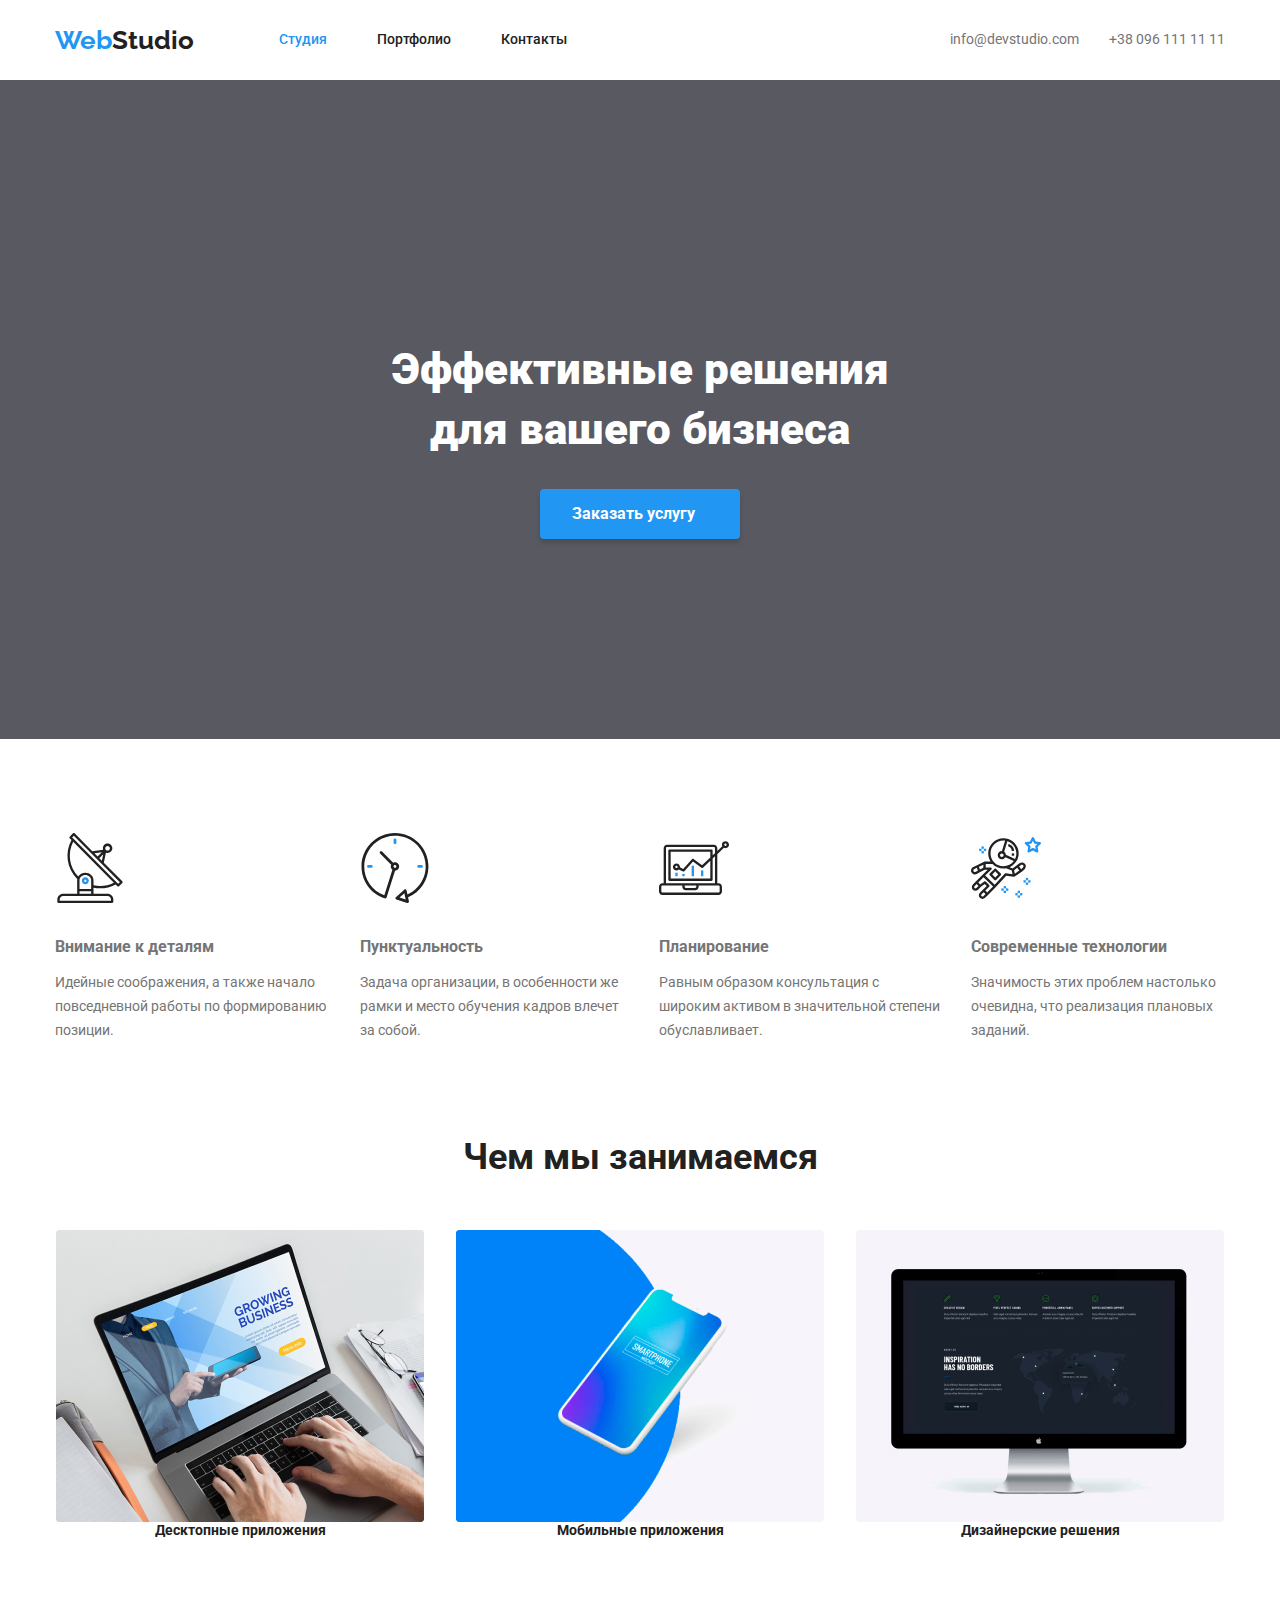
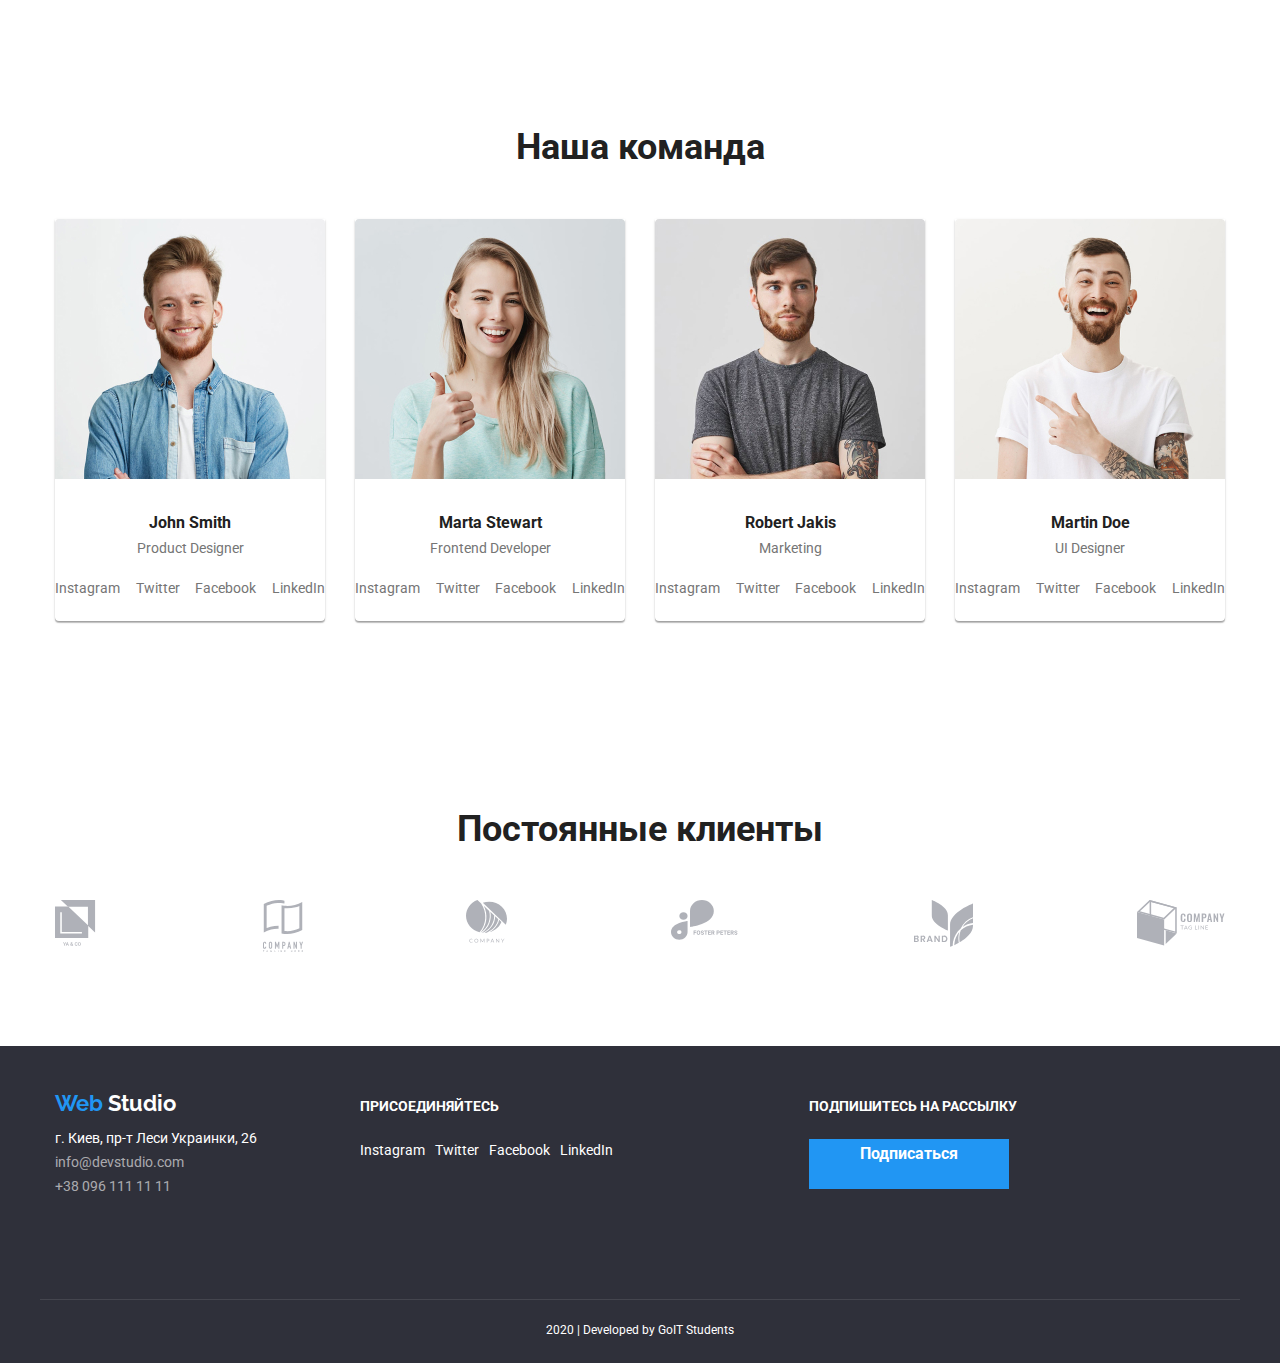
==== commit 709ba76e: "помилки виправила" ====
--- a/index.html
+++ b/index.html
@@ -47,7 +47,7 @@
       </section>
       <!--Преимущества-->
       <section class="container">
-        <h2 class="feature-title">Преимущества</h2>
+        <h2 class="feature-title visually-hidden">Преимущества</h2>
         <ul class="feature-list list">
           <li class="item">
             <img src="./images/antenna-1.svg" alt="антена" />
@@ -87,7 +87,7 @@
       <section class="work-section container">
         <h2 class="title second">Чем мы занимаемся</h2>
         <ul class="work-list list">
-          <li>
+          <li class="cart-work">
             <a class="link" href="">
               <img
                 src="./images/laptop.jpg"
@@ -98,7 +98,7 @@
               <h3 class="title third center">Десктопные приложения</h3>
             </a>
           </li>
-          <li>
+          <li class="cart-work">
             <a class="link" href="">
               <img
                 src="./images/phone.jpg"
@@ -109,7 +109,7 @@
               <h3 class="title third center">Мобильные приложения</h3>
             </a>
           </li>
-          <li>
+          <li class="cart-work">
             <a class="link" href="">
               <img
                 src="./images/screem.jpg"
@@ -123,7 +123,7 @@
         </ul>
       </section>
       <!--Наша команда-->
-      <section class="container">
+      <section class="team container">
         <h2 class="title second">Наша команда</h2>
         <ul class="team-list list" lang="en">
           <li class="cart-team item">
@@ -256,7 +256,7 @@
           </li>
         </ul>
       </section>
-      <section class="container">
+      <section class="client container">
         <h2 class="title second center">Постоянные клиенты</h2>
         <ul class="client-list list">
           <li>
@@ -358,9 +358,7 @@
           <p class="button secondary">Подписаться</p>
         </div>
       </div>
-      <!-- <div class="footer-copyright center"> -->
       <p class="copyright center">2020 | Developed by GoIT Students</p>
-      <!-- </div> -->
     </footer>
   </body>
 </html>
--- a/css/main.css
+++ b/css/main.css
@@ -35,20 +35,30 @@
   padding-right: 15px;
   margin-left: auto;
   margin-right: auto;
-  padding-bottom: 94px;
-  padding-top: 94px;
 }
 
 img {
   display: block;
   max-width: 100%;
   height: auto;
-  margin-left: auto;
-  margin-right: auto;
+}
+
+p {
+  margin: 0;
 }
 
 .center {
   text-align: center;
+}
+
+.visually-hidden {
+  position: absolute !important;
+  height: 1px;
+  width: 1px;
+  overflow: hidden;
+  clip: rect(1px 1px 1px 1px); /* IE6, IE7 */
+  clip: rect(1px, 1px, 1px, 1px);
+  white-space: nowrap; /* added line */
 }
 
 /* button */
@@ -89,14 +99,16 @@
 }
 
 /* site-nav */
-header {
+.header-profile {
   border-bottom: 1px solid #ececec;
 }
+
 .container.main-nav {
   display: flex;
   align-items: center;
-  padding-bottom: 0px;
-}
+  margin-bottom: 0px;
+}
+
 .site-nav {
   font-weight: 500;
   font-size: 14px;
@@ -104,9 +116,11 @@
   display: flex;
   margin-left: 85px;
 }
+
 .site-nav .item:not(:last-child) {
   margin-right: 50px;
 }
+
 .site-nav .link {
   display: block;
   padding-top: 32px;
@@ -124,10 +138,13 @@
 .site-nav .link:focus {
   color: var(--accent-color);
 }
+
 .site-nav .link.current {
   color: var(--accent-color);
 }
+
 /* Logo */
+
 .logo {
   display: flex;
 
@@ -140,28 +157,35 @@
   font-size: 26px;
   line-height: 1.19;
 }
+
 .first {
   color: var(--accent-color);
 }
 
 /* Контакты */
+
 .list.nav-contact {
   display: flex;
   margin-left: auto;
 }
+
 .nav-contact .item:not(:last-child) {
   margin-right: 30px;
 }
+
 .mail {
   color: var(--primary-text-color);
 }
+
 .tel {
   color: var(--primary-text-color);
 }
+
 .mail:hover,
 .mail:focus {
   color: var(--accent-color);
 }
+
 .tel:hover,
 .tel:focus {
   color: var(--accent-color);
@@ -193,45 +217,59 @@
   border-radius: 4px;
   margin-top: 30px;
 }
+
 /* Преимущества */
 .feature-list.list {
   display: flex;
-}
+  padding-top: 94px;
+  padding-bottom: 94px;
+}
+
 .feature-list .item:not(:last-child) {
   margin-right: 30px;
 }
-.feature-title {
-  display: none;
-}
+
 .feature-subtitle {
   padding-top: 30px;
-  margin: 0;
-}
+  padding-bottom: 10px;
+  margin: 0;
+}
+
 /* Чем мы занимаемся */
+
 .work-section {
   padding-top: 0;
 }
+
 .title.second {
   font-size: 36px;
   line-height: 1.16;
   text-align: center;
   padding-bottom: 50px;
 }
+
 .work-list.list {
   display: flex;
+  padding-bottom: 94px;
+}
+
+.cart-work:not(:last-child) {
+  margin-right: 30px;
+}
+
+/* Наша команда */
+.team.container {
+  padding-top: 94px;
+  padding-bottom: 94px;
+}
+
+.social-list.list {
+  display: flex;
   justify-content: space-between;
 }
 
-/* Наша команда */
-
-.social-list.list {
-  display: flex;
-  justify-content: space-between;
-}
-
 .team-list.list {
   display: flex;
-  justify-content: space-between;
 }
 
 .cart-team.item:not(:last-child) {
@@ -246,6 +284,10 @@
   overflow: hidden;
 }
 
+.cart-team.item:not(:last-child) {
+  margin-right: 30px;
+}
+
 .social-link {
   display: block;
   color: var(--primary-text-color);
@@ -258,17 +300,25 @@
 .social-link:focus {
   color: var(--accent-color);
 }
+
 .title.name {
   text-align: center;
   padding-top: 30px;
 }
 
 /*Постоянные клиенты*/
+.client.container {
+  padding-top: 94px;
+  padding-bottom: 94px;
+}
+
 .client-list.list {
   display: flex;
   justify-content: space-between;
 }
+
 /*Footer*/
+
 .page-footer {
   color: var(--primary-white-color);
   background-color: var(--footer-black-color);
@@ -285,7 +335,9 @@
   padding-top: 45px;
   align-items: baseline;
   justify-content: space-between;
-}
+  border-bottom: 1px solid rgba(255, 255, 255, 0.1);
+}
+
 .logo-footer {
   color: var(--primary-white-color);
   font-family: Raleway, sans-serif;
@@ -296,28 +348,35 @@
   text-decoration: none;
   padding-bottom: 10px;
 }
+
 .logo-footer .first {
   color: var(--accent-color);
 }
+
 .address-footer {
   font-style: normal;
   display: flex;
   flex-direction: column;
 }
+
 .contact-footer {
   color: rgba(255, 255, 255, 0.6);
 }
+
 .contact-footer:hover,
 .contact-footer:focus {
   color: var(--accent-color);
 }
+
 .footer-box .item:nth-child(1) {
   margin-right: 69px;
 }
+
 .footer-box .item:nth-child(2) {
   margin-right: 94px;
   margin-left: 0;
 }
+
 .footer-social.link {
   display: flex;
   list-style: none;
@@ -325,6 +384,7 @@
   margin-bottom: 74px;
   padding: 0;
 }
+
 .footer-social.link .item:not(:last-child) {
   margin-right: 10px;
 }
@@ -352,7 +412,6 @@
   font-size: 12px;
   line-height: 2;
   padding-bottom: 21px;
-  border-top: 1px solid rgba(255, 255, 255, 0.1);
   padding-top: 18px;
   padding-bottom: 21px;
 }
@@ -360,57 +419,75 @@
 /* CSS Портфолио */
 
 /* Фильтры */
+
+.filter-list.list {
+  display: flex;
+  justify-content: center;
+  padding-top: 94px;
+  margin-bottom: 50px;
+  list-style: none;
+}
+
+.filter-list .item:not(:last-child) {
+  margin-right: 8px;
+}
+
 .menu-nav {
   background-color: #f5f4fa;
 
   font-weight: 500;
   font-size: 16px;
   line-height: 1.63;
-}
+  border: solid #f5f4fa;
+  border-radius: 0px 0px 4px 4px;
+  padding: 6px 22px;
+}
+
 .menu-nav:hover,
 .menu-nav:focus {
   background-color: var(--accent-color);
   color: var(--primary-white-color);
 }
-.filter-list.container {
-  display: flex;
-  justify-content: center;
-  margin-top: 100px;
-  margin-bottom: 50px;
+
+/* Проекты */
+
+.project-list {
+  display: flex;
+  flex-wrap: wrap;
   list-style: none;
-}
-.filter-list .item:not(:last-child) {
-  margin-right: 8px;
-}
-
-.title-profile {
-  display: none;
-}
-/* Проекты */
-.project-list.container {
-  display: flex;
-  flex-wrap: wrap;
-  margin-bottom: 94px;
-  list-style: none;
-}
+  padding-bottom: 94px;
+}
+
 .project-list .item {
-  width: calc((100% - 60px) / 3);
-}
+  width: calc((100% - 30px * 2) / 3);
+  margin-right: 30px;
+}
+
+.project-list .item:nth-child(3n) {
+  margin-right: 0;
+}
+
 .project-title {
   color: var(--title-color);
   font-weight: bold;
   font-size: 18px;
   line-height: 2;
-}
+  margin: 0;
+}
+
 .text-menu {
   color: var(--primary-text-color);
   font-weight: normal;
   font-size: 16px;
   line-height: 1.88;
 }
+
 .project-text {
   color: var(--primary-text-color);
   font-size: 18px;
   line-height: 1.56;
-  display: none;
-}
+}
+
+.portfolio-discription {
+  padding: 20px 24px;
+}
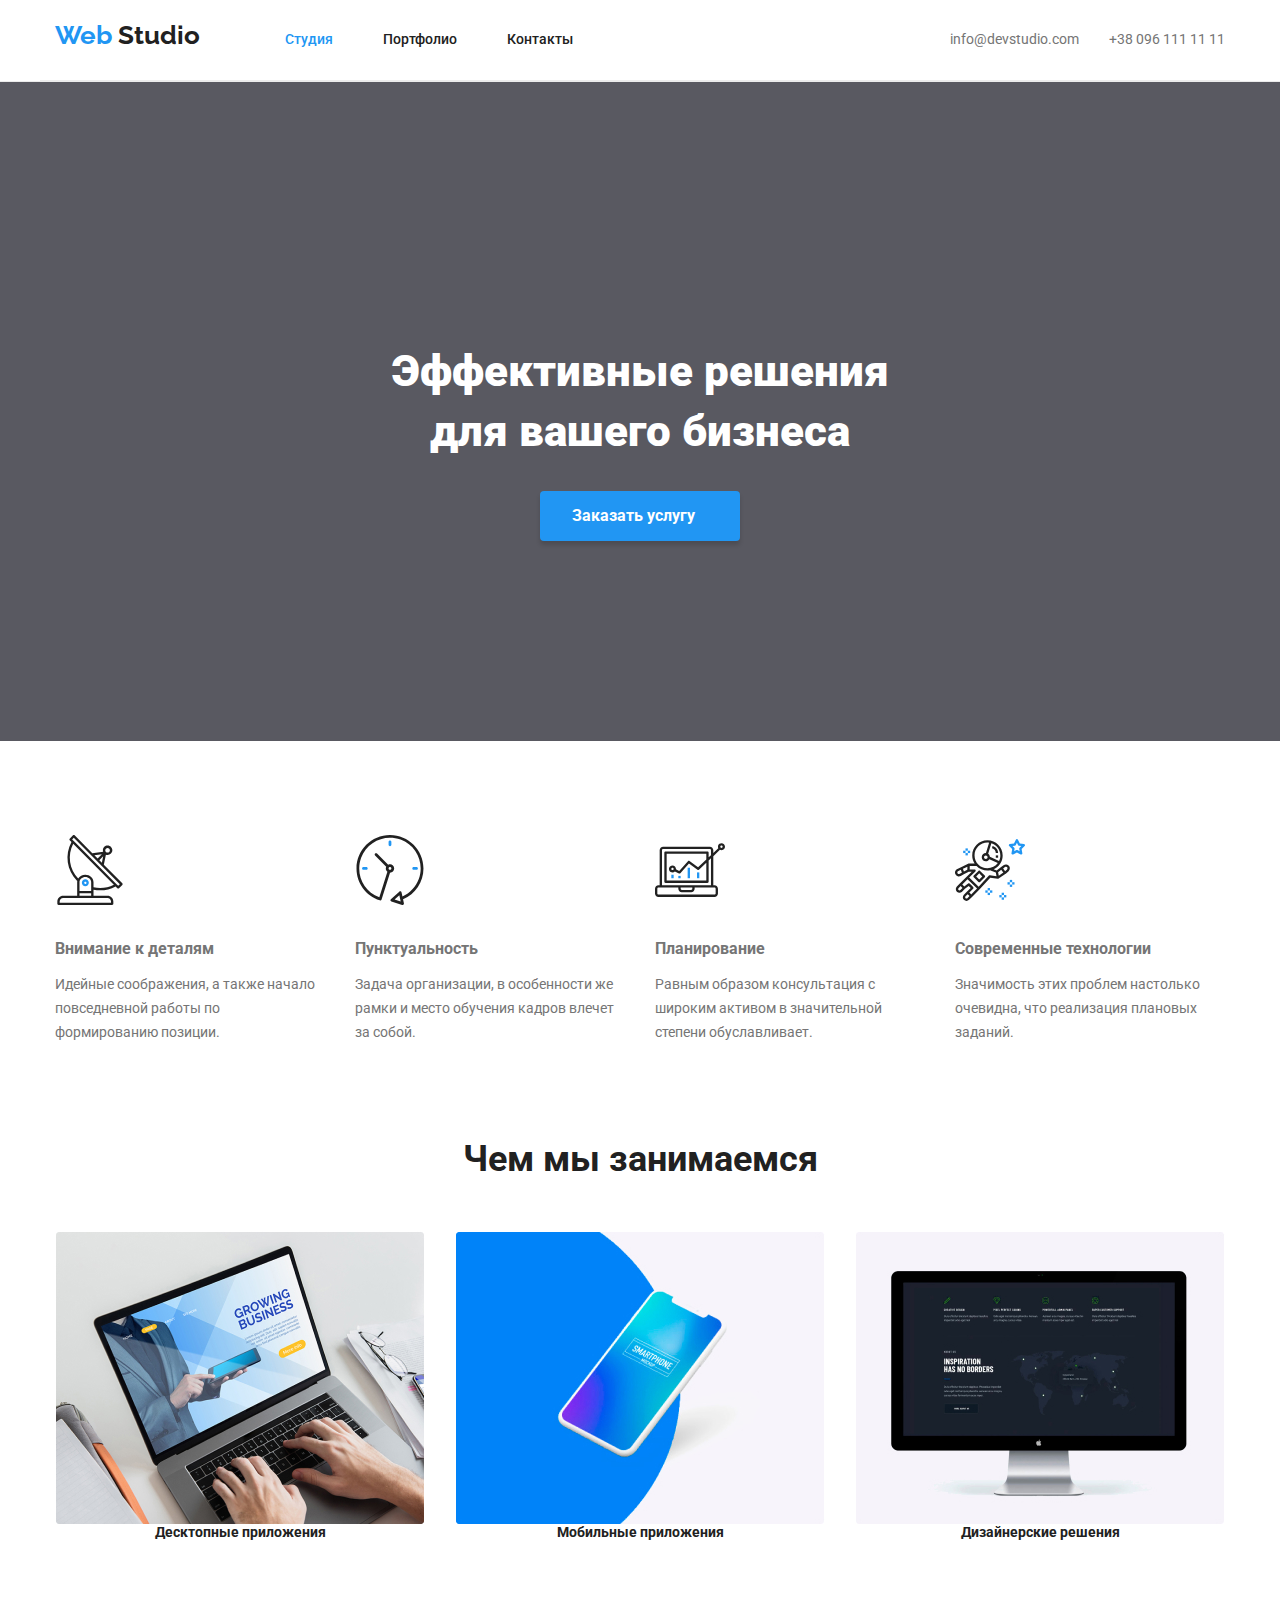
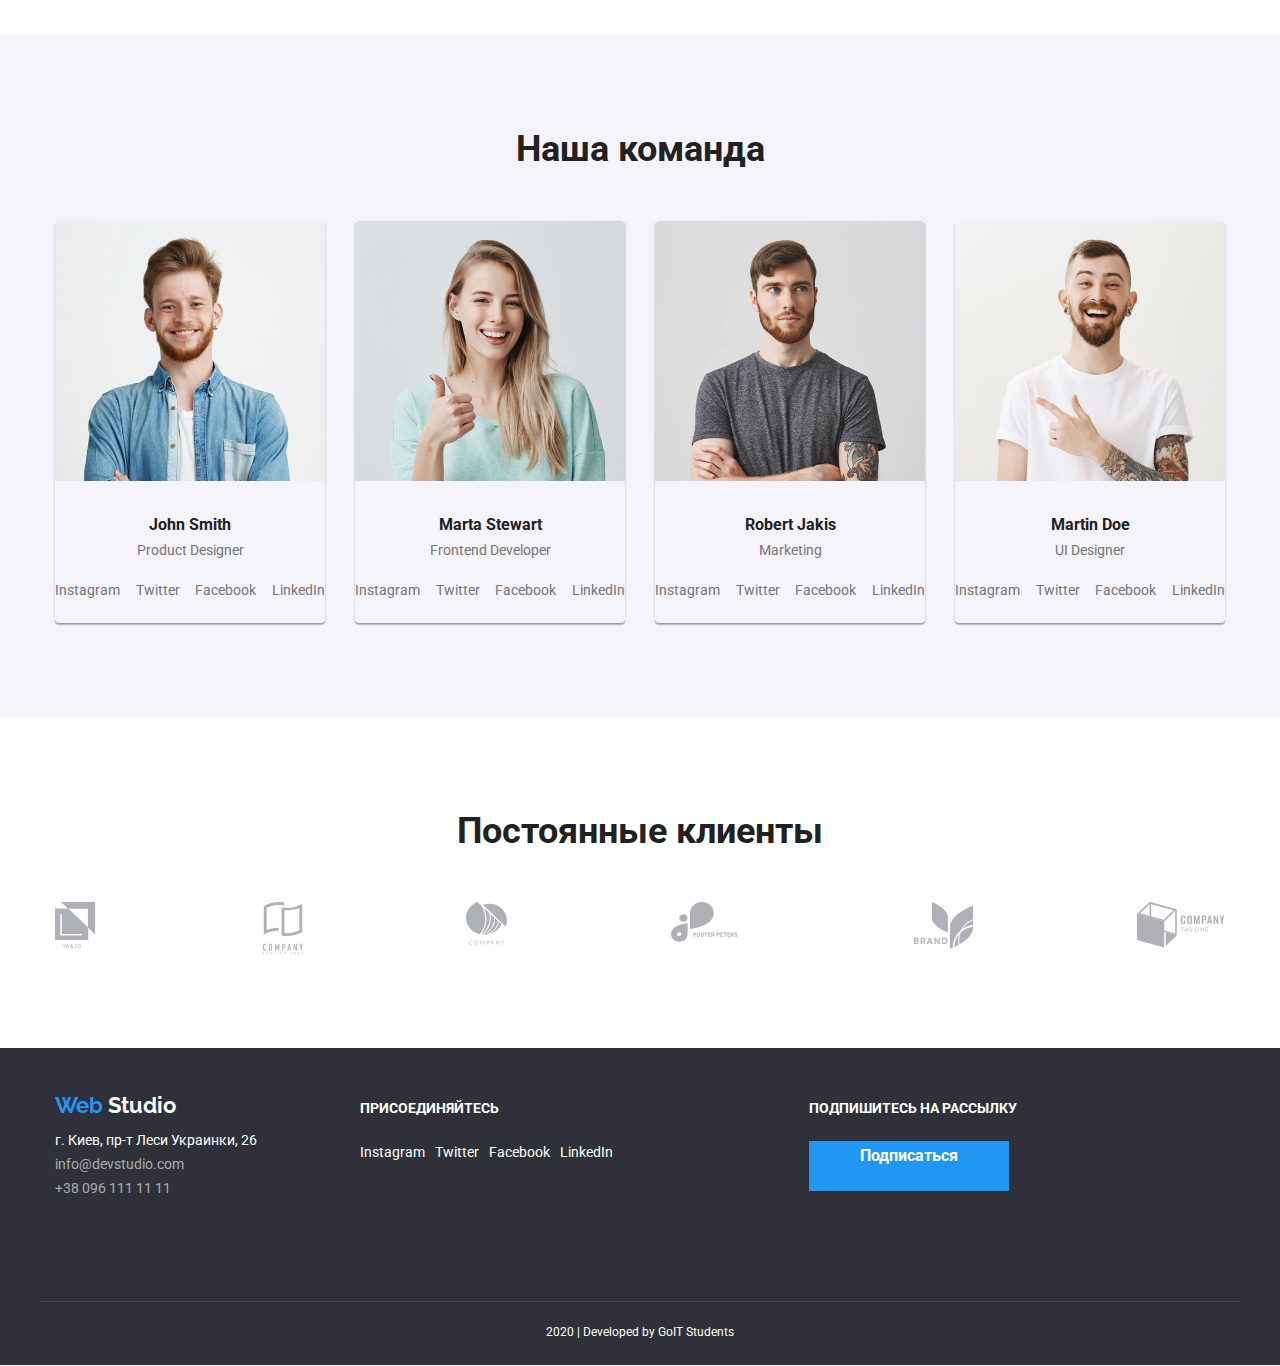
==== commit bf0caf4f: "внесла деякі правки" ====
--- a/index.html
+++ b/index.html
@@ -12,11 +12,12 @@
     />
   </head>
   <body class="body">
-    <header>
-      <nav class="container main-nav">
-        <a class="logo" lang="en" href="/">
-          <span class="first">Web</span> Studio</a
-        >
+    <header class="header">
+      <header class="header">
+        <div class="header container">
+          <nav class="main-nav">
+            <a class="logo" lang="en" href="/">
+              <span class="first">Web</span> Studio</a>
         <ul class="site-nav list">
           <li class="item"><a class="link current" href="">Студия</a></li>
           <li class="item">
@@ -24,17 +25,16 @@
           </li>
           <li class="item"><a class="link" href="">Контакты</a></li>
         </ul>
-        <ul class="list nav-contact">
-          <li class="item">
-            <a class="link mail" href="mailto:info@devstudio.com"
-              >info@devstudio.com</a
-            >
-          </li>
-          <li class="item">
-            <a class="link tel" href="tel:+380961111111">+38 096 111 11 11</a>
-          </li>
-        </ul>
       </nav>
+      <ul class="list nav-contact">
+        <li class="item">
+          <a class="link mail" href="mailto:info@devstudio.com">info@devstudio.com</a>
+        </li>
+        <li class="item">
+          <a class="link tel" href="tel:+380961111111">+38 096 111 11 11</a>
+        </li>
+      </ul>
+      </div>
     </header>
     <main>
       <!--Hero-->
@@ -46,7 +46,8 @@
         <a class="button primary" href="">Заказать услугу</a>
       </section>
       <!--Преимущества-->
-      <section class="container">
+      <section>
+        <div class="container">
         <h2 class="feature-title visually-hidden">Преимущества</h2>
         <ul class="feature-list list">
           <li class="item">
@@ -82,9 +83,11 @@
             </p>
           </li>
         </ul>
+        </div>
       </section>
       <!--Чем мы занимаемся-->
-      <section class="work-section container">
+      <section>
+        <div class="work-section container">
         <h2 class="title second">Чем мы занимаемся</h2>
         <ul class="work-list list">
           <li class="cart-work">
@@ -121,9 +124,11 @@
             </a>
           </li>
         </ul>
+        </div>
       </section>
       <!--Наша команда-->
-      <section class="team container">
+      <section class="team-section">
+        <div class="team container">
         <h2 class="title second">Наша команда</h2>
         <ul class="team-list list" lang="en">
           <li class="cart-team item">
@@ -255,8 +260,10 @@
             </ul>
           </li>
         </ul>
-      </section>
-      <section class="client container">
+        </div>
+      </section>
+      <section>
+        <div class="client container"> 
         <h2 class="title second center">Постоянные клиенты</h2>
         <ul class="client-list list">
           <li>
@@ -320,6 +327,7 @@
             </a>
           </li>
         </ul>
+        </div>
       </section>
     </main>
     <footer class="page-footer">
--- a/css/main.css
+++ b/css/main.css
@@ -29,6 +29,12 @@
   font-size: 14px;
   line-height: 1.71;
 }
+.list {
+  list-style: none;
+  padding: 0;
+  margin: 0;
+}
+
 .container {
   width: 1200px;
   padding-left: 15px;
@@ -75,12 +81,6 @@
   height: 50px;
 }
 
-.list {
-  list-style: none;
-  padding: 0;
-  margin: 0;
-}
-
 .link {
   text-decoration: none;
 }
@@ -99,17 +99,19 @@
 }
 
 /* site-nav */
-.header-profile {
+.header {
   border-bottom: 1px solid #ececec;
 }
-
-.container.main-nav {
-  display: flex;
-  align-items: center;
+.main-nav {
+  display: flex;
+  align-items: baseline;
+}
+.header.container {
+  display: flex;
+  align-items: baseline;
   margin-bottom: 0px;
 }
-
-.site-nav {
+.site-nav.list {
   font-weight: 500;
   font-size: 14px;
   line-height: 1.14;
@@ -146,8 +148,6 @@
 /* Logo */
 
 .logo {
-  display: flex;
-
   color: var(--title-color);
   text-decoration: none;
 
@@ -224,6 +224,9 @@
   padding-top: 94px;
   padding-bottom: 94px;
 }
+.feature-list .item {
+  width: 270px;
+}
 
 .feature-list .item:not(:last-child) {
   margin-right: 30px;
@@ -252,12 +255,20 @@
   display: flex;
   padding-bottom: 94px;
 }
+.cart-work {
+  width: 370px;
+}
 
 .cart-work:not(:last-child) {
   margin-right: 30px;
 }
 
 /* Наша команда */
+
+.team-section {
+  background-color: #f5f4fa;
+}
+
 .team.container {
   padding-top: 94px;
   padding-bottom: 94px;
@@ -461,10 +472,14 @@
 .project-list .item {
   width: calc((100% - 30px * 2) / 3);
   margin-right: 30px;
+  margin-bottom: 30px;
 }
 
 .project-list .item:nth-child(3n) {
   margin-right: 0;
+}
+.project-list .item:nth-last-child(-n + 3) {
+  margin-bottom: 0;
 }
 
 .project-title {
@@ -490,4 +505,7 @@
 
 .portfolio-discription {
   padding: 20px 24px;
-}
+  border: 1px solid #eeeeee;
+  border-bottom-right-radius: 5px;
+  border-bottom-left-radius: 5px;
+}
